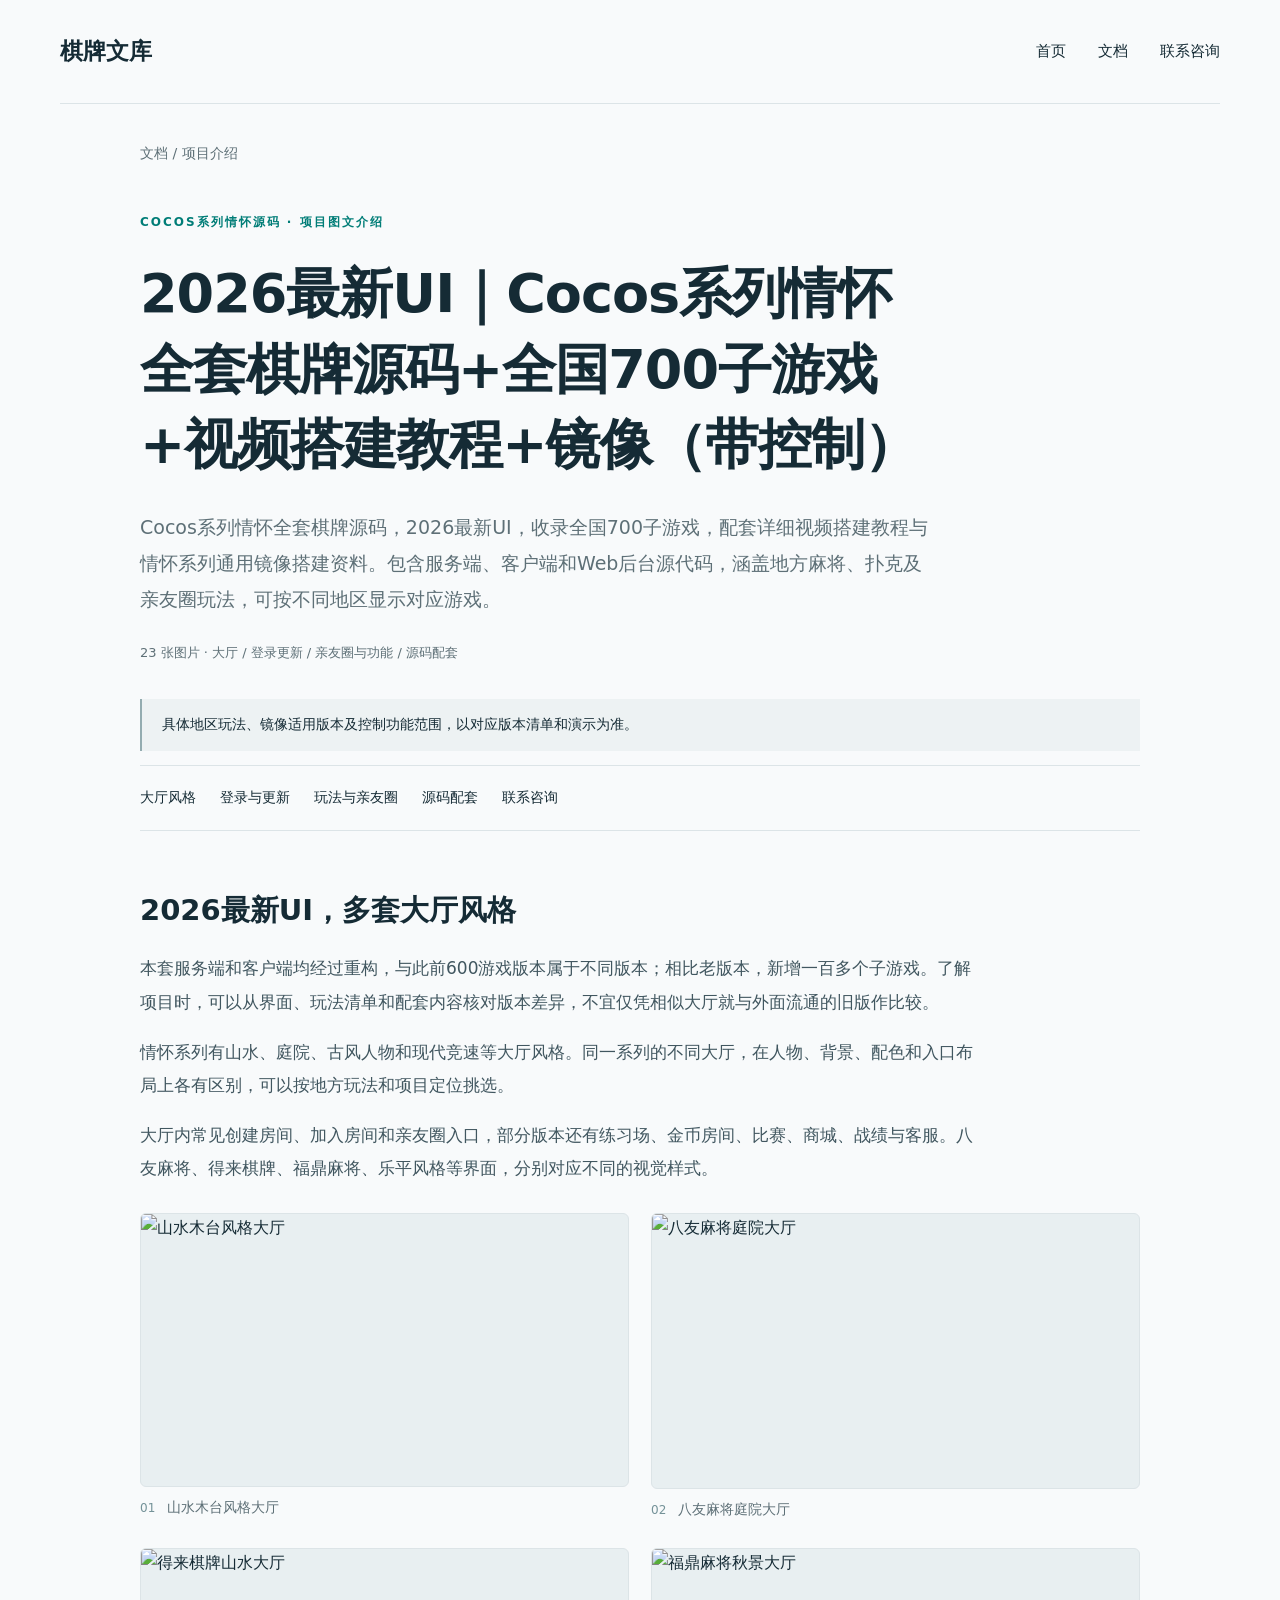
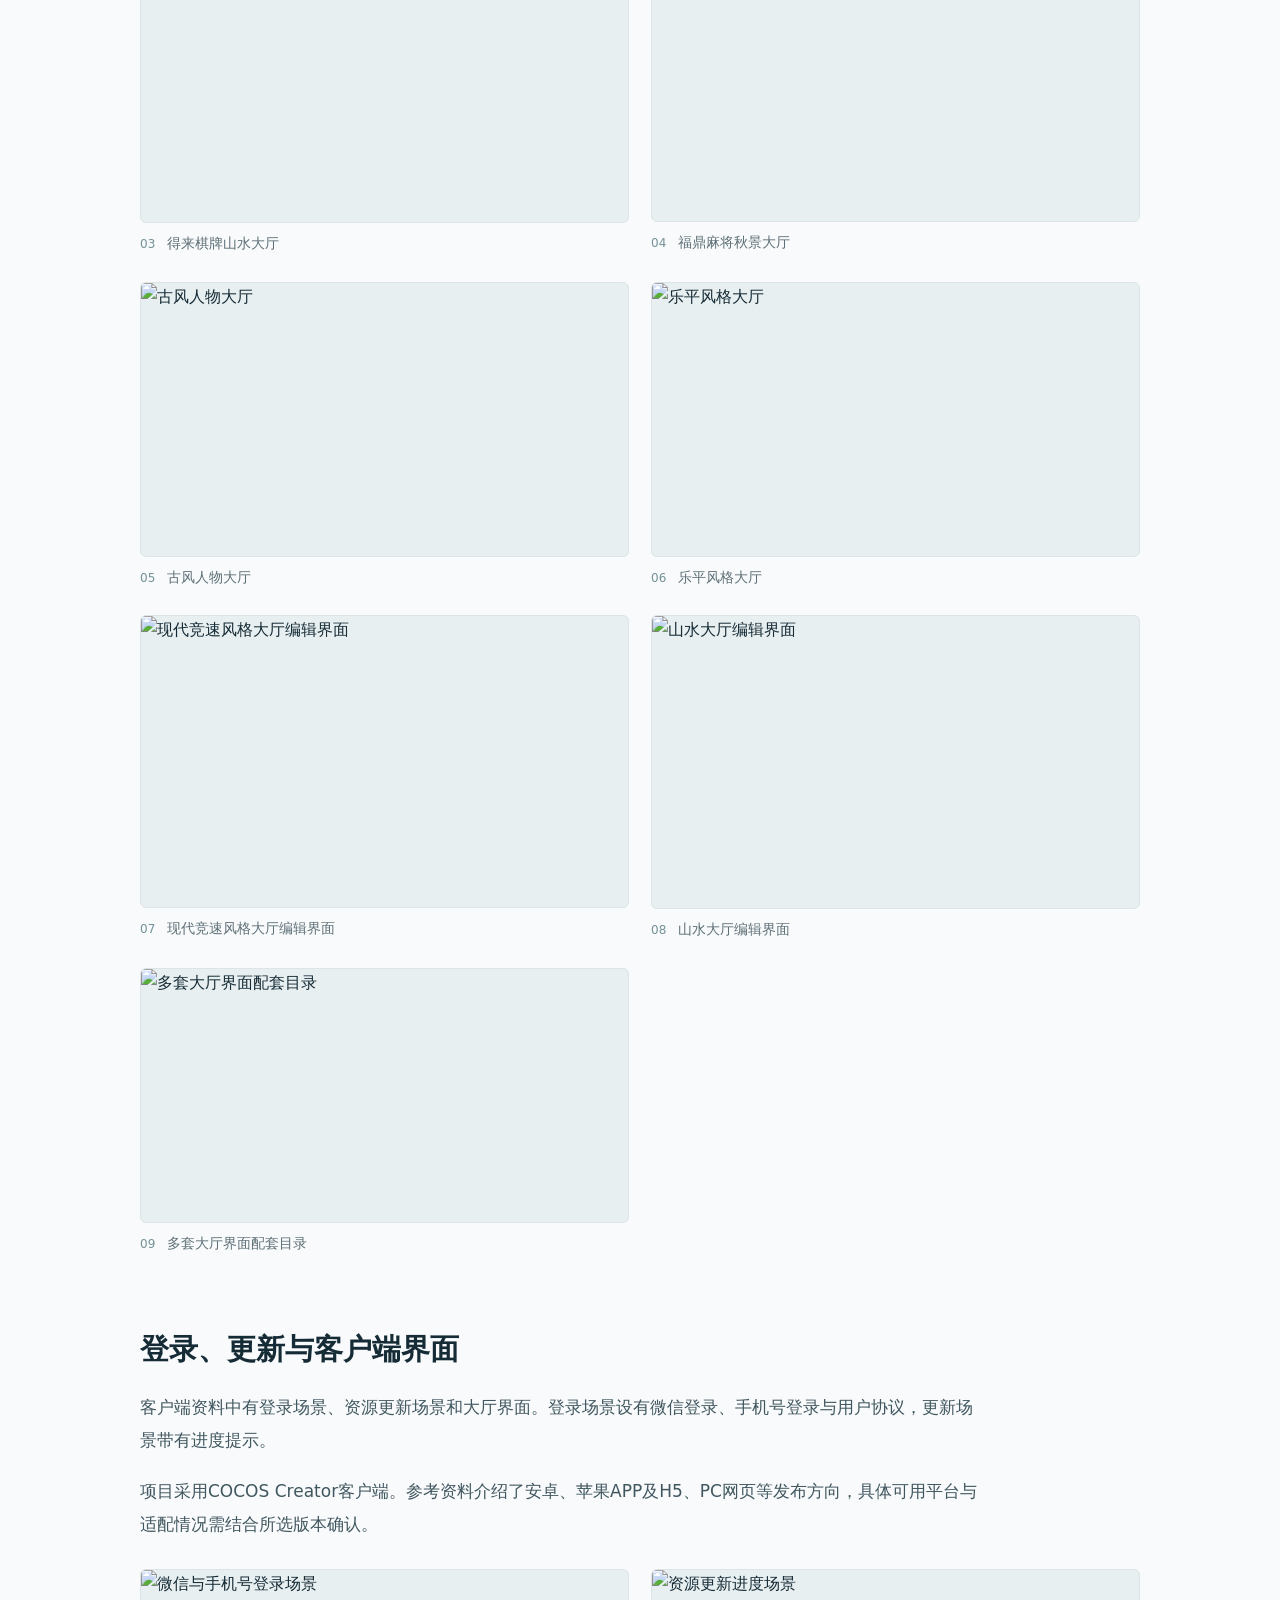
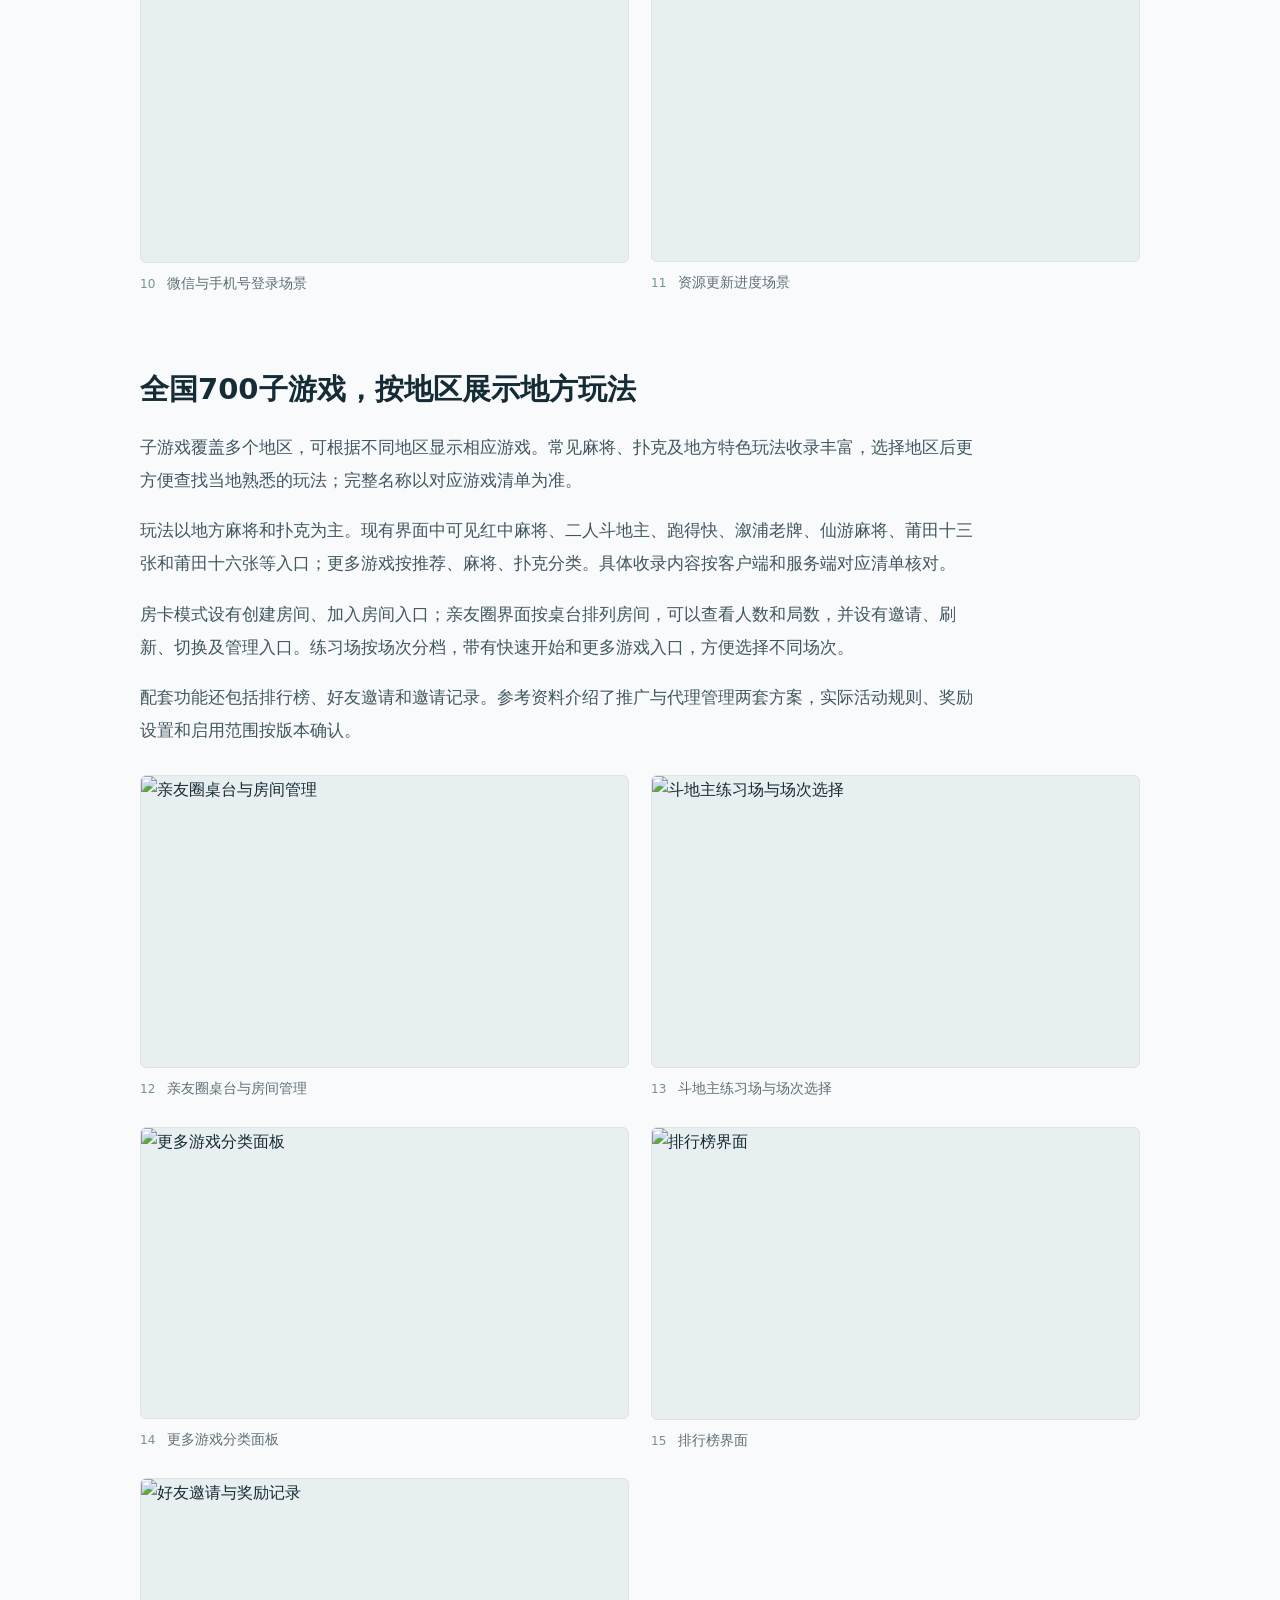
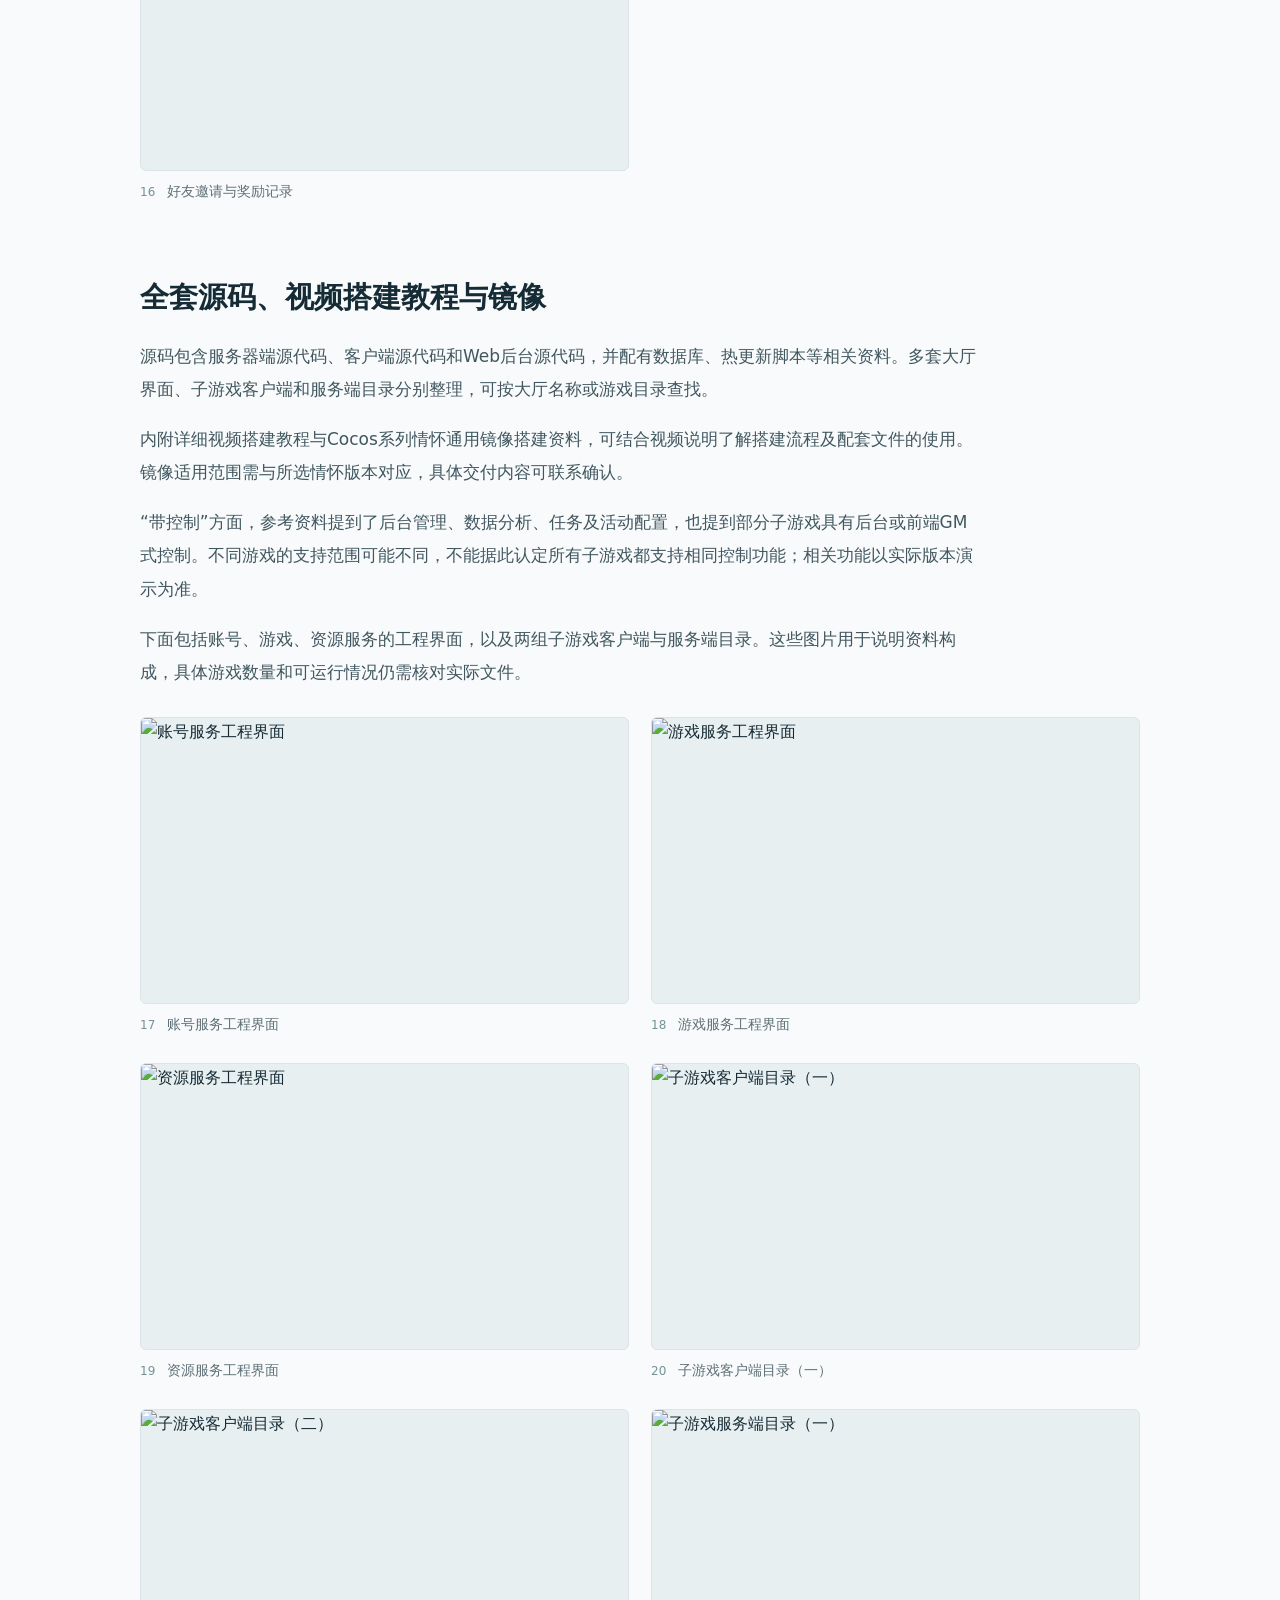
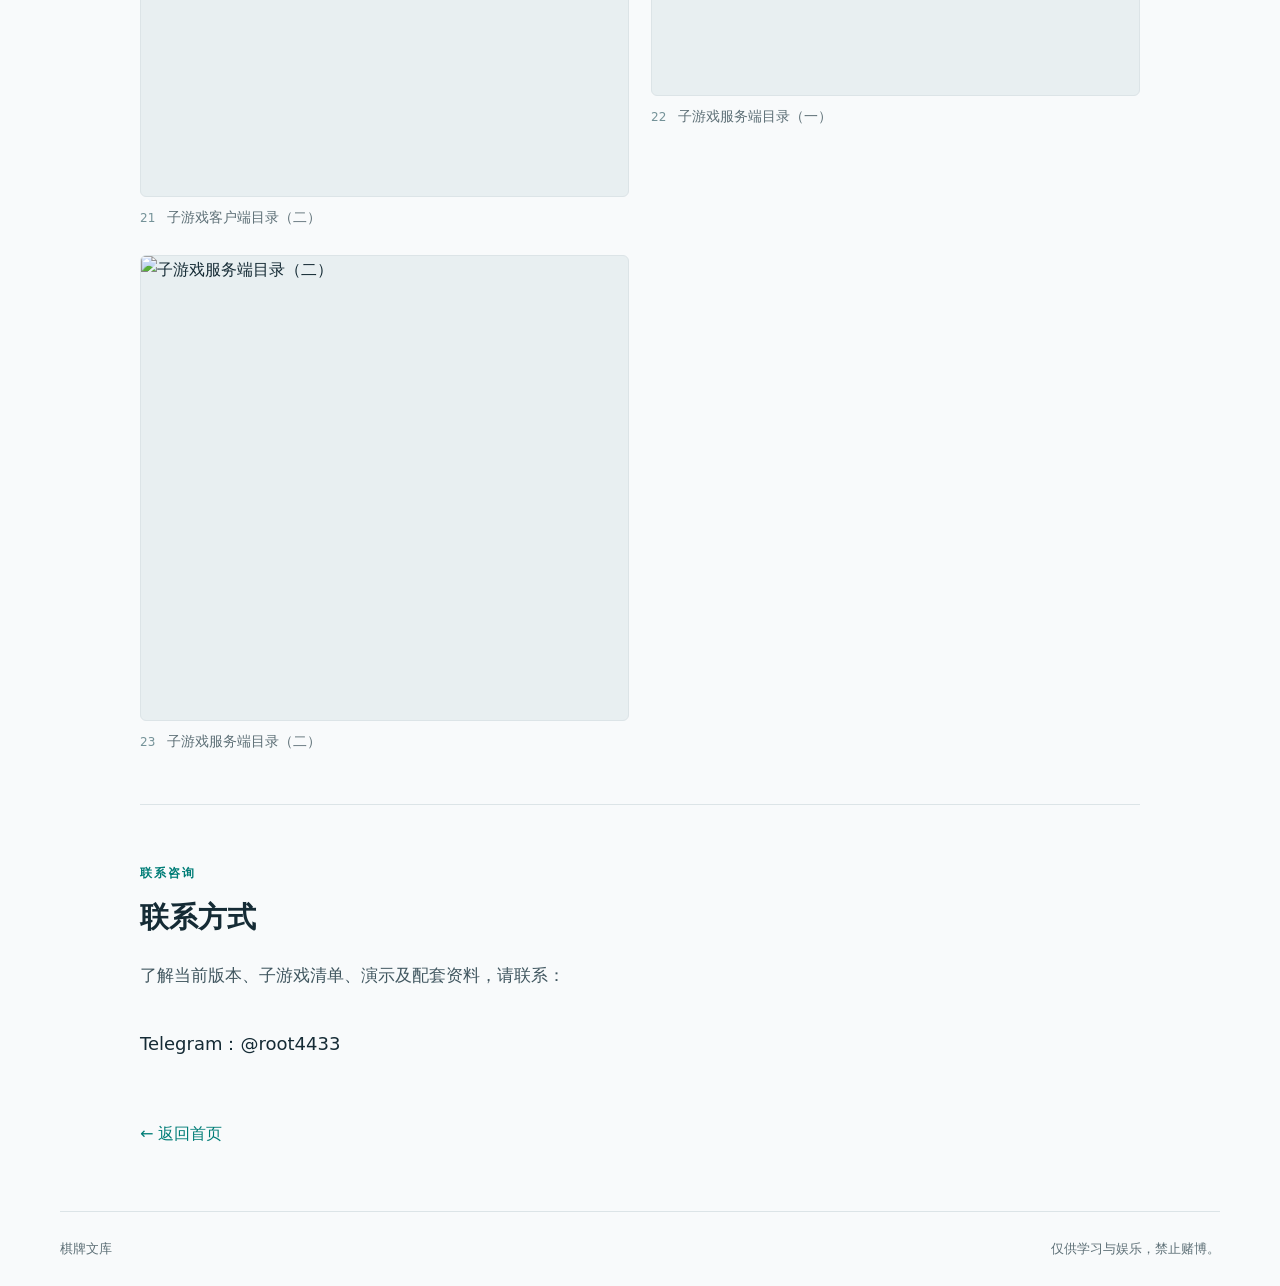
==== qinghuai.html @ 934a19c3 "Add independent Qinghuai website and README" ====
<!doctype html>
<html lang="zh-CN"><head><meta charset="utf-8"><meta name="viewport" content="width=device-width,initial-scale=1"><title>2026最新UI｜Cocos系列情怀全套棋牌源码+全国700子游戏+视频搭建教程+镜像（带控制）</title><meta name="description" content="2026最新UI，Cocos系列情怀全套棋牌源码，全国700子游戏，服务端与客户端重构，配套Web后台源码、详细视频搭建教程及镜像，支持地区玩法展示，带控制功能。"><link rel="icon" href="favicon.svg" type="image/svg+xml"><link rel="stylesheet" href="style.css"><link rel="stylesheet" href="article-gallery.css"></head>
<body><a class="skip" href="#main">跳到正文</a><header class="header wrap"><a class="brand" href="index.html">棋牌文库</a><nav aria-label="主导航"><a href="index.html">首页</a><a href="qinghuai.html">文档</a><a href="#contact">联系咨询</a></nav></header>
<main id="main" class="project-article wrap"><div class="breadcrumb"><a href="qinghuai.html">文档</a> / 项目介绍</div><div class="article-heading"><p class="eyebrow">COCOS系列情怀源码 · 项目图文介绍</p><h1>2026最新UI｜Cocos系列情怀全套棋牌源码+全国700子游戏+视频搭建教程+镜像（带控制）</h1><p class="article-lead">Cocos系列情怀全套棋牌源码，2026最新UI，收录全国700子游戏，配套详细视频搭建教程与情怀系列通用镜像搭建资料。包含服务端、客户端和Web后台源代码，涵盖地方麻将、扑克及亲友圈玩法，可按不同地区显示对应游戏。</p><p class="article-meta">23 张图片 · 大厅 / 登录更新 / 亲友圈与功能 / 源码配套</p></div><p class="editor-note">具体地区玩法、镜像适用版本及控制功能范围，以对应版本清单和演示为准。</p>
<nav class="contents" aria-label="文章目录"><a href="#lobby">大厅风格</a><a href="#client">登录与更新</a><a href="#features">玩法与亲友圈</a><a href="#package">源码配套</a><a href="#contact">联系咨询</a></nav>
<section id="lobby"><h2>2026最新UI，多套大厅风格</h2><p>本套服务端和客户端均经过重构，与此前600游戏版本属于不同版本；相比老版本，新增一百多个子游戏。了解项目时，可以从界面、玩法清单和配套内容核对版本差异，不宜仅凭相似大厅就与外面流通的旧版作比较。</p><p>情怀系列有山水、庭院、古风人物和现代竞速等大厅风格。同一系列的不同大厅，在人物、背景、配色和入口布局上各有区别，可以按地方玩法和项目定位挑选。</p><p>大厅内常见创建房间、加入房间和亲友圈入口，部分版本还有练习场、金币房间、比赛、商城、战绩与客服。八友麻将、得来棋牌、福鼎麻将、乐平风格等界面，分别对应不同的视觉样式。</p><div class="screenshots"><figure><a class="image-link" href="media/lobby-01.webp" data-enlarge aria-label="放大查看：山水木台风格大厅"><img src="media/lobby-01.webp" alt="山水木台风格大厅" width="1678" height="937" loading="lazy" decoding="async"></a><figcaption><span>01</span>山水木台风格大厅</figcaption></figure><figure><a class="image-link" href="media/lobby-02.webp" data-enlarge aria-label="放大查看：八友麻将庭院大厅"><img src="media/lobby-02.webp" alt="八友麻将庭院大厅" width="1673" height="940" loading="lazy" decoding="async"></a><figcaption><span>02</span>八友麻将庭院大厅</figcaption></figure><figure><a class="image-link" href="media/lobby-03.webp" data-enlarge aria-label="放大查看：得来棋牌山水大厅"><img src="media/lobby-03.webp" alt="得来棋牌山水大厅" width="1673" height="940" loading="lazy" decoding="async"></a><figcaption><span>03</span>得来棋牌山水大厅</figcaption></figure><figure><a class="image-link" href="media/lobby-04.webp" data-enlarge aria-label="放大查看：福鼎麻将秋景大厅"><img src="media/lobby-04.webp" alt="福鼎麻将秋景大厅" width="1677" height="938" loading="lazy" decoding="async"></a><figcaption><span>04</span>福鼎麻将秋景大厅</figcaption></figure><figure><a class="image-link" href="media/lobby-05.webp" data-enlarge aria-label="放大查看：古风人物大厅"><img src="media/lobby-05.webp" alt="古风人物大厅" width="1677" height="938" loading="lazy" decoding="async"></a><figcaption><span>05</span>古风人物大厅</figcaption></figure><figure><a class="image-link" href="media/lobby-06.webp" data-enlarge aria-label="放大查看：乐平风格大厅"><img src="media/lobby-06.webp" alt="乐平风格大厅" width="1677" height="938" loading="lazy" decoding="async"></a><figcaption><span>06</span>乐平风格大厅</figcaption></figure><figure><a class="image-link" href="media/lobby-07.webp" data-enlarge aria-label="放大查看：现代竞速风格大厅编辑界面"><img src="media/lobby-07.webp" alt="现代竞速风格大厅编辑界面" width="1622" height="969" loading="lazy" decoding="async"></a><figcaption><span>07</span>现代竞速风格大厅编辑界面</figcaption></figure><figure><a class="image-link" href="media/lobby-08.webp" data-enlarge aria-label="放大查看：山水大厅编辑界面"><img src="media/lobby-08.webp" alt="山水大厅编辑界面" width="1620" height="971" loading="lazy" decoding="async"></a><figcaption><span>08</span>山水大厅编辑界面</figcaption></figure><figure><a class="image-link" href="media/lobby-09.webp" data-enlarge aria-label="放大查看：多套大厅界面配套目录"><img src="media/lobby-09.webp" alt="多套大厅界面配套目录" width="1740" height="904" loading="lazy" decoding="async"></a><figcaption><span>09</span>多套大厅界面配套目录</figcaption></figure></div></section><section id="client"><h2>登录、更新与客户端界面</h2><p>客户端资料中有登录场景、资源更新场景和大厅界面。登录场景设有微信登录、手机号登录与用户协议，更新场景带有进度提示。</p><p>项目采用COCOS Creator客户端。参考资料介绍了安卓、苹果APP及H5、PC网页等发布方向，具体可用平台与适配情况需结合所选版本确认。</p><div class="screenshots"><figure><a class="image-link" href="media/client-10.webp" data-enlarge aria-label="放大查看：微信与手机号登录场景"><img src="media/client-10.webp" alt="微信与手机号登录场景" width="1620" height="971" loading="lazy" decoding="async"></a><figcaption><span>10</span>微信与手机号登录场景</figcaption></figure><figure><a class="image-link" href="media/client-11.webp" data-enlarge aria-label="放大查看：资源更新进度场景"><img src="media/client-11.webp" alt="资源更新进度场景" width="1623" height="969" loading="lazy" decoding="async"></a><figcaption><span>11</span>资源更新进度场景</figcaption></figure></div></section><section id="features"><h2>全国700子游戏，按地区展示地方玩法</h2><p>子游戏覆盖多个地区，可根据不同地区显示相应游戏。常见麻将、扑克及地方特色玩法收录丰富，选择地区后更方便查找当地熟悉的玩法；完整名称以对应游戏清单为准。</p><p>玩法以地方麻将和扑克为主。现有界面中可见红中麻将、二人斗地主、跑得快、溆浦老牌、仙游麻将、莆田十三张和莆田十六张等入口；更多游戏按推荐、麻将、扑克分类。具体收录内容按客户端和服务端对应清单核对。</p><p>房卡模式设有创建房间、加入房间入口；亲友圈界面按桌台排列房间，可以查看人数和局数，并设有邀请、刷新、切换及管理入口。练习场按场次分档，带有快速开始和更多游戏入口，方便选择不同场次。</p><p>配套功能还包括排行榜、好友邀请和邀请记录。参考资料介绍了推广与代理管理两套方案，实际活动规则、奖励设置和启用范围按版本确认。</p><div class="screenshots"><figure><a class="image-link" href="media/features-12.webp" data-enlarge aria-label="放大查看：亲友圈桌台与房间管理"><img src="media/features-12.webp" alt="亲友圈桌台与房间管理" width="1623" height="969" loading="lazy" decoding="async"></a><figcaption><span>12</span>亲友圈桌台与房间管理</figcaption></figure><figure><a class="image-link" href="media/features-13.webp" data-enlarge aria-label="放大查看：斗地主练习场与场次选择"><img src="media/features-13.webp" alt="斗地主练习场与场次选择" width="1623" height="969" loading="lazy" decoding="async"></a><figcaption><span>13</span>斗地主练习场与场次选择</figcaption></figure><figure><a class="image-link" href="media/features-14.webp" data-enlarge aria-label="放大查看：更多游戏分类面板"><img src="media/features-14.webp" alt="更多游戏分类面板" width="1623" height="969" loading="lazy" decoding="async"></a><figcaption><span>14</span>更多游戏分类面板</figcaption></figure><figure><a class="image-link" href="media/features-15.webp" data-enlarge aria-label="放大查看：排行榜界面"><img src="media/features-15.webp" alt="排行榜界面" width="1622" height="969" loading="lazy" decoding="async"></a><figcaption><span>15</span>排行榜界面</figcaption></figure><figure><a class="image-link" href="media/features-16.webp" data-enlarge aria-label="放大查看：好友邀请与奖励记录"><img src="media/features-16.webp" alt="好友邀请与奖励记录" width="1622" height="969" loading="lazy" decoding="async"></a><figcaption><span>16</span>好友邀请与奖励记录</figcaption></figure></div></section><section id="package"><h2>全套源码、视频搭建教程与镜像</h2><p>源码包含服务器端源代码、客户端源代码和Web后台源代码，并配有数据库、热更新脚本等相关资料。多套大厅界面、子游戏客户端和服务端目录分别整理，可按大厅名称或游戏目录查找。</p><p>内附详细视频搭建教程与Cocos系列情怀通用镜像搭建资料，可结合视频说明了解搭建流程及配套文件的使用。镜像适用范围需与所选情怀版本对应，具体交付内容可联系确认。</p><p>“带控制”方面，参考资料提到了后台管理、数据分析、任务及活动配置，也提到部分子游戏具有后台或前端GM式控制。不同游戏的支持范围可能不同，不能据此认定所有子游戏都支持相同控制功能；相关功能以实际版本演示为准。</p><p>下面包括账号、游戏、资源服务的工程界面，以及两组子游戏客户端与服务端目录。这些图片用于说明资料构成，具体游戏数量和可运行情况仍需核对实际文件。</p><div class="screenshots"><figure><a class="image-link" href="media/package-17.webp" data-enlarge aria-label="放大查看：账号服务工程界面"><img src="media/package-17.webp" alt="账号服务工程界面" width="1639" height="960" loading="lazy" decoding="async"></a><figcaption><span>17</span>账号服务工程界面</figcaption></figure><figure><a class="image-link" href="media/package-18.webp" data-enlarge aria-label="放大查看：游戏服务工程界面"><img src="media/package-18.webp" alt="游戏服务工程界面" width="1638" height="960" loading="lazy" decoding="async"></a><figcaption><span>18</span>游戏服务工程界面</figcaption></figure><figure><a class="image-link" href="media/package-19.webp" data-enlarge aria-label="放大查看：资源服务工程界面"><img src="media/package-19.webp" alt="资源服务工程界面" width="1639" height="960" loading="lazy" decoding="async"></a><figcaption><span>19</span>资源服务工程界面</figcaption></figure><figure><a class="image-link" href="media/package-20.webp" data-enlarge aria-label="放大查看：子游戏客户端目录（一）"><img src="media/package-20.webp" alt="子游戏客户端目录（一）" width="1639" height="959" loading="lazy" decoding="async"></a><figcaption><span>20</span>子游戏客户端目录（一）</figcaption></figure><figure><a class="image-link" href="media/package-21.webp" data-enlarge aria-label="放大查看：子游戏客户端目录（二）"><img src="media/package-21.webp" alt="子游戏客户端目录（二）" width="1410" height="1116" loading="lazy" decoding="async"></a><figcaption><span>21</span>子游戏客户端目录（二）</figcaption></figure><figure><a class="image-link" href="media/package-22.webp" data-enlarge aria-label="放大查看：子游戏服务端目录（一）"><img src="media/package-22.webp" alt="子游戏服务端目录（一）" width="1641" height="958" loading="lazy" decoding="async"></a><figcaption><span>22</span>子游戏服务端目录（一）</figcaption></figure><figure><a class="image-link" href="media/package-23.webp" data-enlarge aria-label="放大查看：子游戏服务端目录（二）"><img src="media/package-23.webp" alt="子游戏服务端目录（二）" width="1285" height="1224" loading="lazy" decoding="async"></a><figcaption><span>23</span>子游戏服务端目录（二）</figcaption></figure></div></section><section id="contact" class="article-contact"><p class="eyebrow">联系咨询</p><h2>联系方式</h2><p>了解当前版本、子游戏清单、演示及配套资料，请联系：</p><div class="contact-fields"><a href="https://t.me/root4433" target="_blank" rel="noopener noreferrer">Telegram：@root4433</a></div></section><a class="back-list" href="index.html">← 返回首页</a></main><footer class="wrap footer"><span>棋牌文库</span><span>仅供学习与娱乐，禁止赌博。</span></footer><dialog id="image-viewer" aria-label="图片放大预览"><button type="button" class="close-viewer" aria-label="关闭图片预览">关闭 ×</button><img alt=""><p></p></dialog><script src="article-gallery.js"></script></body></html>
---- style.css ----
:root{color-scheme:light;--ink:#152b35;--muted:#5e7077;--paper:#f8fafb;--line:#dce4e7;--accent:#007d77;--deep:#123c42}*{box-sizing:border-box}html{scroll-behavior:smooth;scroll-padding-top:28px}body{margin:0;background:var(--paper);color:var(--ink);font-family:Inter,"Microsoft YaHei","PingFang SC",system-ui,sans-serif;line-height:1.7}a{color:inherit;text-decoration:none}a:focus-visible{outline:3px solid #d28b12;outline-offset:6px}a:hover{color:var(--accent)}.wrap{width:min(1160px,calc(100% - 80px));margin-inline:auto}.skip{position:absolute;top:-80px;left:20px;background:white;padding:10px;z-index:10}.skip:focus{top:10px}.header{min-height:104px;display:flex;align-items:center;justify-content:space-between;gap:24px;border-bottom:1px solid var(--line)}.brand{display:flex;align-items:center;gap:12px;font-size:23px;font-weight:750;white-space:nowrap}.brand-mark{background:var(--deep);color:white;display:grid;place-items:center;width:38px;height:38px;border-radius:9px;font-size:23px}.brand-note{font-size:14px;font-weight:400;color:var(--muted);padding-left:12px;border-left:1px solid var(--line)}nav{display:flex;gap:32px;font-size:15px}.hero{display:grid;grid-template-columns:1.15fr 1fr;gap:72px;padding-block:86px 82px;align-items:center}.eyebrow{font-size:12px;letter-spacing:2px;font-weight:700;color:var(--accent);margin:0 0 24px}h1{font-size:clamp(40px,4.4vw,62px);letter-spacing:-2px;line-height:1.3;margin:0 0 26px;font-weight:760}.accent{color:var(--accent)}.intro{font-size:18px;line-height:1.95;color:var(--muted);margin-bottom:32px}.actions{display:flex;align-items:center;gap:28px;flex-wrap:wrap}.button{padding:12px 24px;display:inline-flex;gap:32px;align-items:center;border-radius:5px;font-weight:600}.primary{background:var(--accent);color:white}.primary:hover{background:#065f5c;color:white}.text-link{font-size:15px;font-weight:600}.hero-caption{font-size:13px;color:var(--muted);margin:36px 0 0;letter-spacing:2px}.featured{background:var(--deep);color:#fff;border-radius:10px;overflow:hidden;box-shadow:0 20px 45px #123c4215;transform:rotate(1deg)}.feature-top,.feature-bottom{display:flex;justify-content:space-between;gap:16px;font-size:12px;letter-spacing:1px;padding:22px 30px;color:#c1dedb}.feature-top{border-bottom:1px solid #ffffff26}.feature-body{padding:44px 30px}.feature-category{font-size:14px;color:#a5d5cc}.feature-body h2{font-size:29px;line-height:1.55;margin:14px 0 18px;letter-spacing:-.5px}.feature-body p{font-size:15px;color:#cfdfdf;max-width:330px;margin-bottom:26px}.feature-body a{font-weight:600;display:flex;justify-content:space-between;align-items:center}.feature-body a:hover{color:#ace5d5}.feature-bottom{border-top:1px solid #ffffff26}.section-head{display:flex;align-items:end;justify-content:space-between;gap:24px;margin-bottom:28px}.section-head .eyebrow{margin-bottom:8px}.section-head h2{margin:0;font-size:28px}.section-head>p{font-size:15px;color:var(--muted)}.article-row{display:flex;gap:30px;align-items:center;padding:30px 0;border-top:1px solid var(--line)}.article-row:last-child{border-bottom:1px solid var(--line)}.article-num{font-size:18px;color:var(--muted);font-variant-numeric:tabular-nums;align-self:start;padding-top:5px}.tag{font-size:13px;color:var(--accent)}.article-row h3{font-size:21px;margin:5px 0 7px;font-weight:650}.article-row p{font-size:15px;color:var(--muted);margin:0}.row-arrow{margin-left:auto;font-size:26px;padding:0 14px}.about{display:grid;grid-template-columns:1fr 1.4fr;gap:12px 80px;padding-block:74px}.about .eyebrow{grid-column:1/-1;margin-bottom:6px}.about h2{font-size:28px;line-height:1.6;margin:0}.about>p:last-child{font-size:16px;color:var(--muted);margin-top:4px;max-width:530px}.footer{border-top:1px solid var(--line);padding-block:26px;display:flex;justify-content:space-between;gap:20px;flex-wrap:wrap;font-size:13px;color:var(--muted)}.document{max-width:800px;padding-block:55px 80px}.breadcrumb{font-size:14px;color:var(--muted);margin-bottom:34px}.document h1{font-size:40px;letter-spacing:-1px;line-height:1.5}.document .lead{font-size:19px;color:var(--muted);padding-bottom:30px;border-bottom:1px solid var(--line)}.document h2{font-size:25px;margin-top:40px}.document p,.document li{font-size:17px}.document li{margin-block:12px}.document a:not(.button){color:var(--accent);text-decoration:underline;text-underline-offset:4px}.document code{font-size:.9em;background:#e7eef0;padding:3px 6px;border-radius:4px;overflow-wrap:anywhere}.note{background:#eaf2f2;border-left:3px solid var(--accent);padding:18px 22px;margin-block:30px}.document .end-link{border-top:1px solid var(--line);margin-top:45px;padding-top:24px}@media(max-width:800px){.wrap{width:calc(100% - 40px)}.header{min-height:86px}.brand-note{display:none}nav{gap:20px;font-size:14px}.hero{gap:36px;padding-block:48px;grid-template-columns:1fr}.hero-copy{max-width:600px}.featured{transform:none}.feature-body{padding:30px}.hero-caption{margin-top:25px}.section-head>p{display:none}.about{grid-template-columns:1fr;gap:14px;padding-block:45px}.article-row{gap:16px}.article-row h3{font-size:19px}.row-arrow{padding:0}.document h1{font-size:31px}.document{padding-top:35px}}@media(prefers-reduced-motion:reduce){html{scroll-behavior:auto}}
---- article-gallery.css ----
.project-article{max-width:1000px;padding-block:38px 64px}.breadcrumb{font-size:14px;color:var(--muted);margin-bottom:46px}.article-heading{max-width:800px}.article-heading h1{font-size:clamp(34px,4.5vw,54px);letter-spacing:-1px;line-height:1.4}.article-lead{font-size:19px;color:var(--muted);line-height:1.9}.article-meta{font-size:13px;color:var(--muted);margin:25px 0 35px}.contents{display:flex;flex-wrap:wrap;gap:12px 24px;border-block:1px solid var(--line);padding:20px 0;font-size:14px}.project-article section{padding-top:58px;scroll-margin-top:25px}.project-article h2{font-size:29px;line-height:1.5;margin:0 0 20px}.project-article h3{font-size:23px;margin-top:38px}.project-article section>p:not(.eyebrow){font-size:17px;line-height:1.95;max-width:840px;color:#415760}.project-article section>.eyebrow{margin-bottom:12px}.project-article .editor-note{padding:14px 20px;background:#edf2f3;border-left:2px solid #93acb0;font-size:14px!important}.screenshots{display:grid;grid-template-columns:1fr 1fr;gap:26px 22px;margin:28px 0 14px}.screenshots figure{margin:0;min-width:0}.screenshots figure:only-child{grid-column:1/-1;max-width:800px}.image-link{display:block;cursor:zoom-in;border:1px solid var(--line);border-radius:6px;overflow:hidden;background:#e8eff1}.screenshots img{display:block;width:100%;height:auto}.screenshots figcaption{font-size:14px;color:var(--muted);padding-top:9px;display:flex;gap:12px}.screenshots figcaption span{color:#749298;font-size:12px;padding-top:2px}.article-contact{border-top:1px solid var(--line);margin-top:50px}.contact-fields{display:flex;flex-wrap:wrap;gap:20px 45px;padding:20px 0;font-size:18px}.back-list{display:inline-block;margin-top:40px;color:var(--accent)}#image-viewer{border:0;padding:55px 16px 15px;max-width:96vw;max-height:96svh;background:#142329;color:white;border-radius:8px}#image-viewer::backdrop{background:#051218dc}#image-viewer img{display:block;max-width:90vw;max-height:77svh;object-fit:contain;margin:auto}#image-viewer p{text-align:center;font-size:14px;margin:10px 0 0}.close-viewer{position:absolute;right:16px;top:12px;background:#fff;color:#172e38;border:0;border-radius:4px;padding:8px 15px;font:inherit;cursor:pointer}.library{min-height:calc(100svh - 188px);padding-block:65px}.library h1{font-size:44px;margin-bottom:15px}.library-intro{color:var(--muted);margin-bottom:38px}.project-card{display:grid;grid-template-columns:1fr 1fr;gap:34px;align-items:center;border-block:1px solid var(--line);padding-block:28px}.project-card>img{width:100%;height:auto;border-radius:6px}.project-card h2{font-size:26px;line-height:1.5}.project-card p{color:var(--muted);font-size:16px}.read-more{display:inline-block;margin-top:15px;color:var(--accent);font-size:15px}@media(max-width:650px){.project-article{padding-top:25px}.breadcrumb{margin-bottom:32px}.project-article h2{font-size:25px}.article-lead{font-size:17px}.screenshots{grid-template-columns:1fr;gap:22px}.project-article section{padding-top:38px}.project-article section>p:not(.eyebrow){font-size:16px}.contents{gap:12px 20px}.project-card{grid-template-columns:1fr;gap:10px}.project-card h2{font-size:24px}.library{padding-top:40px}.library h1{font-size:34px}}
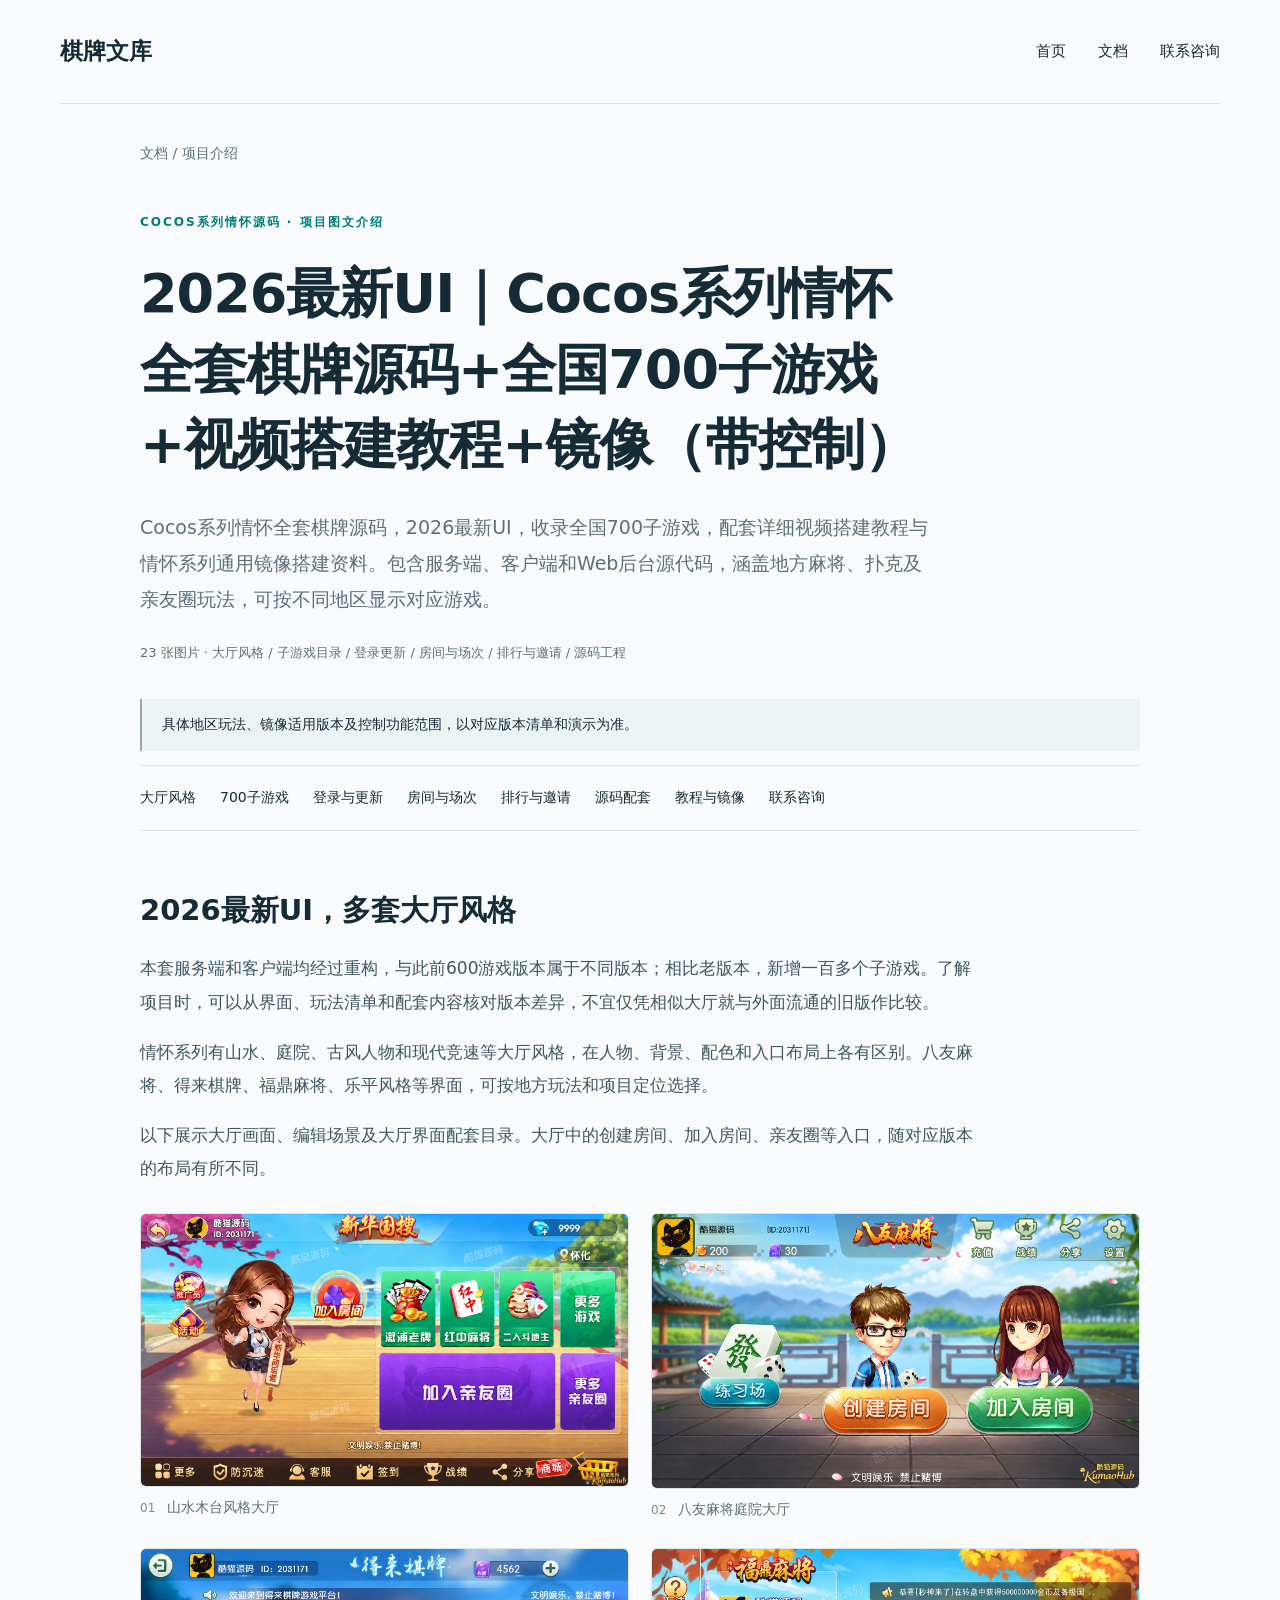
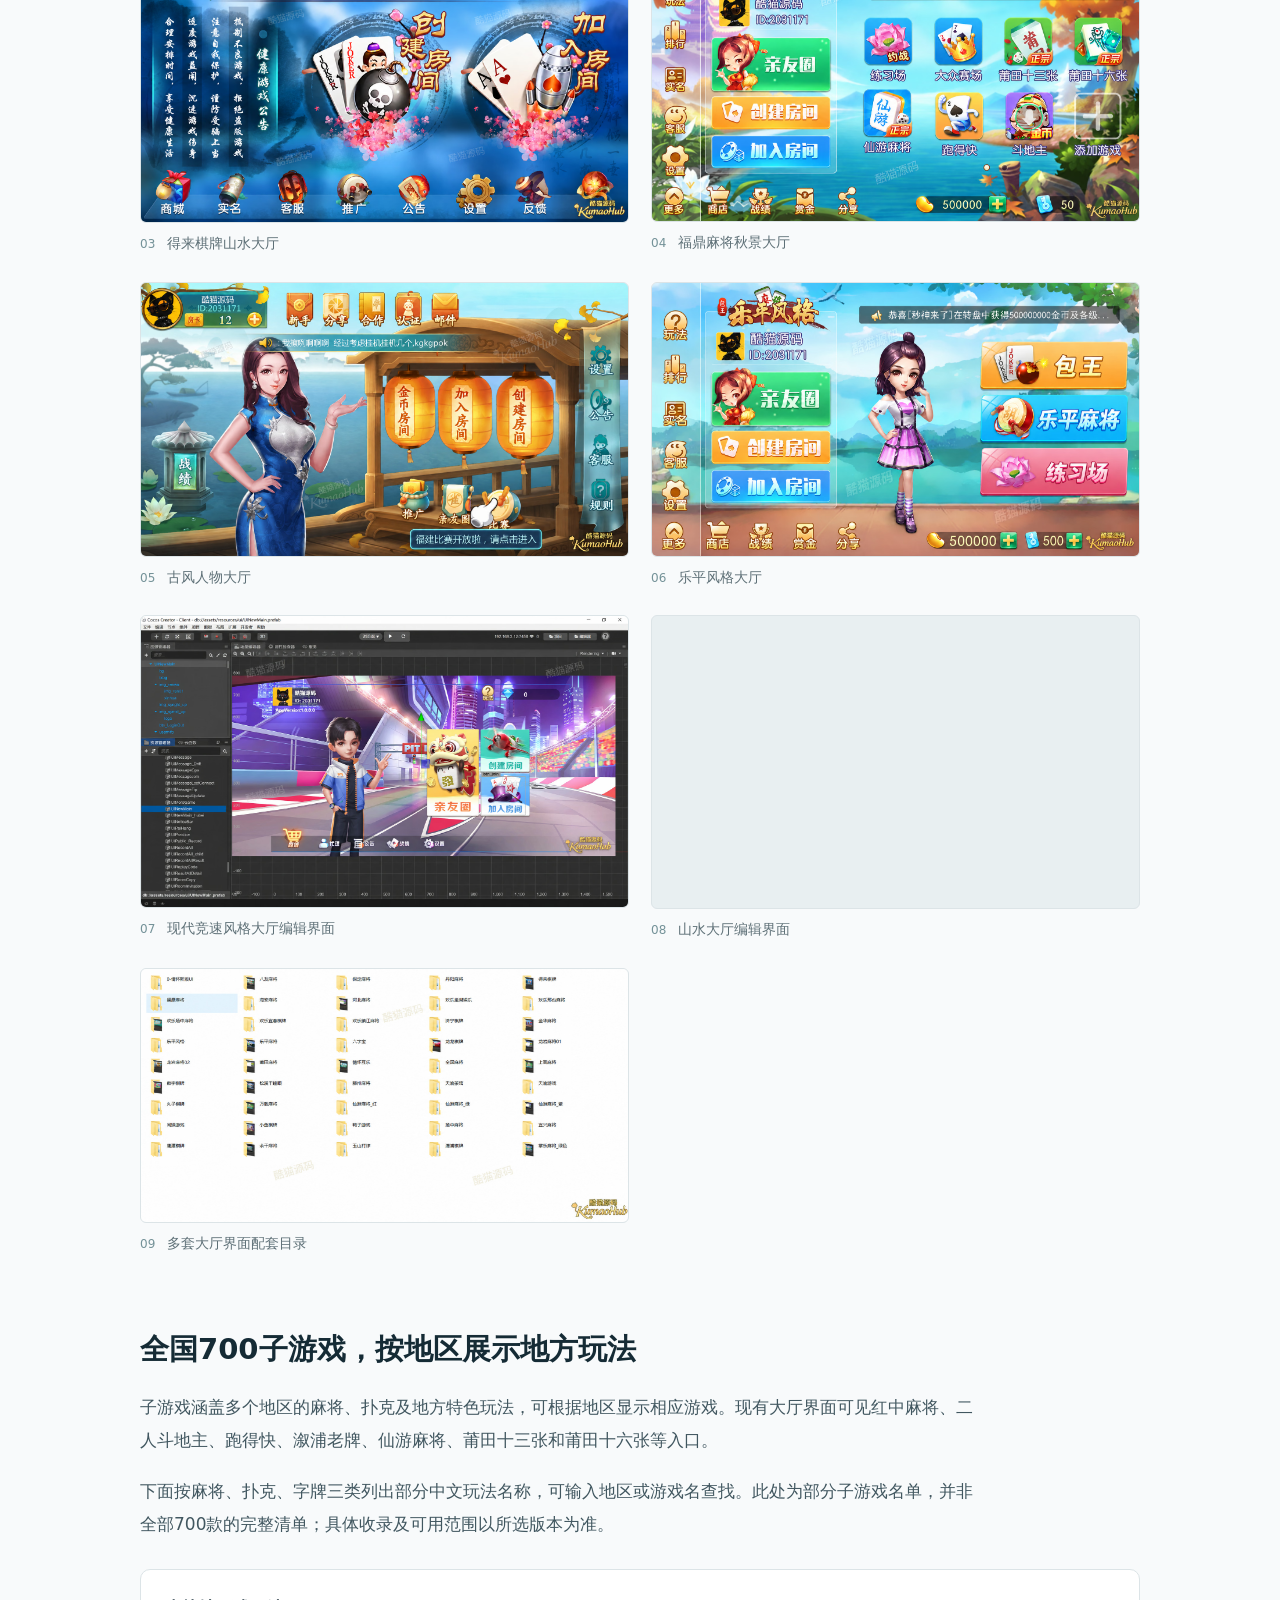
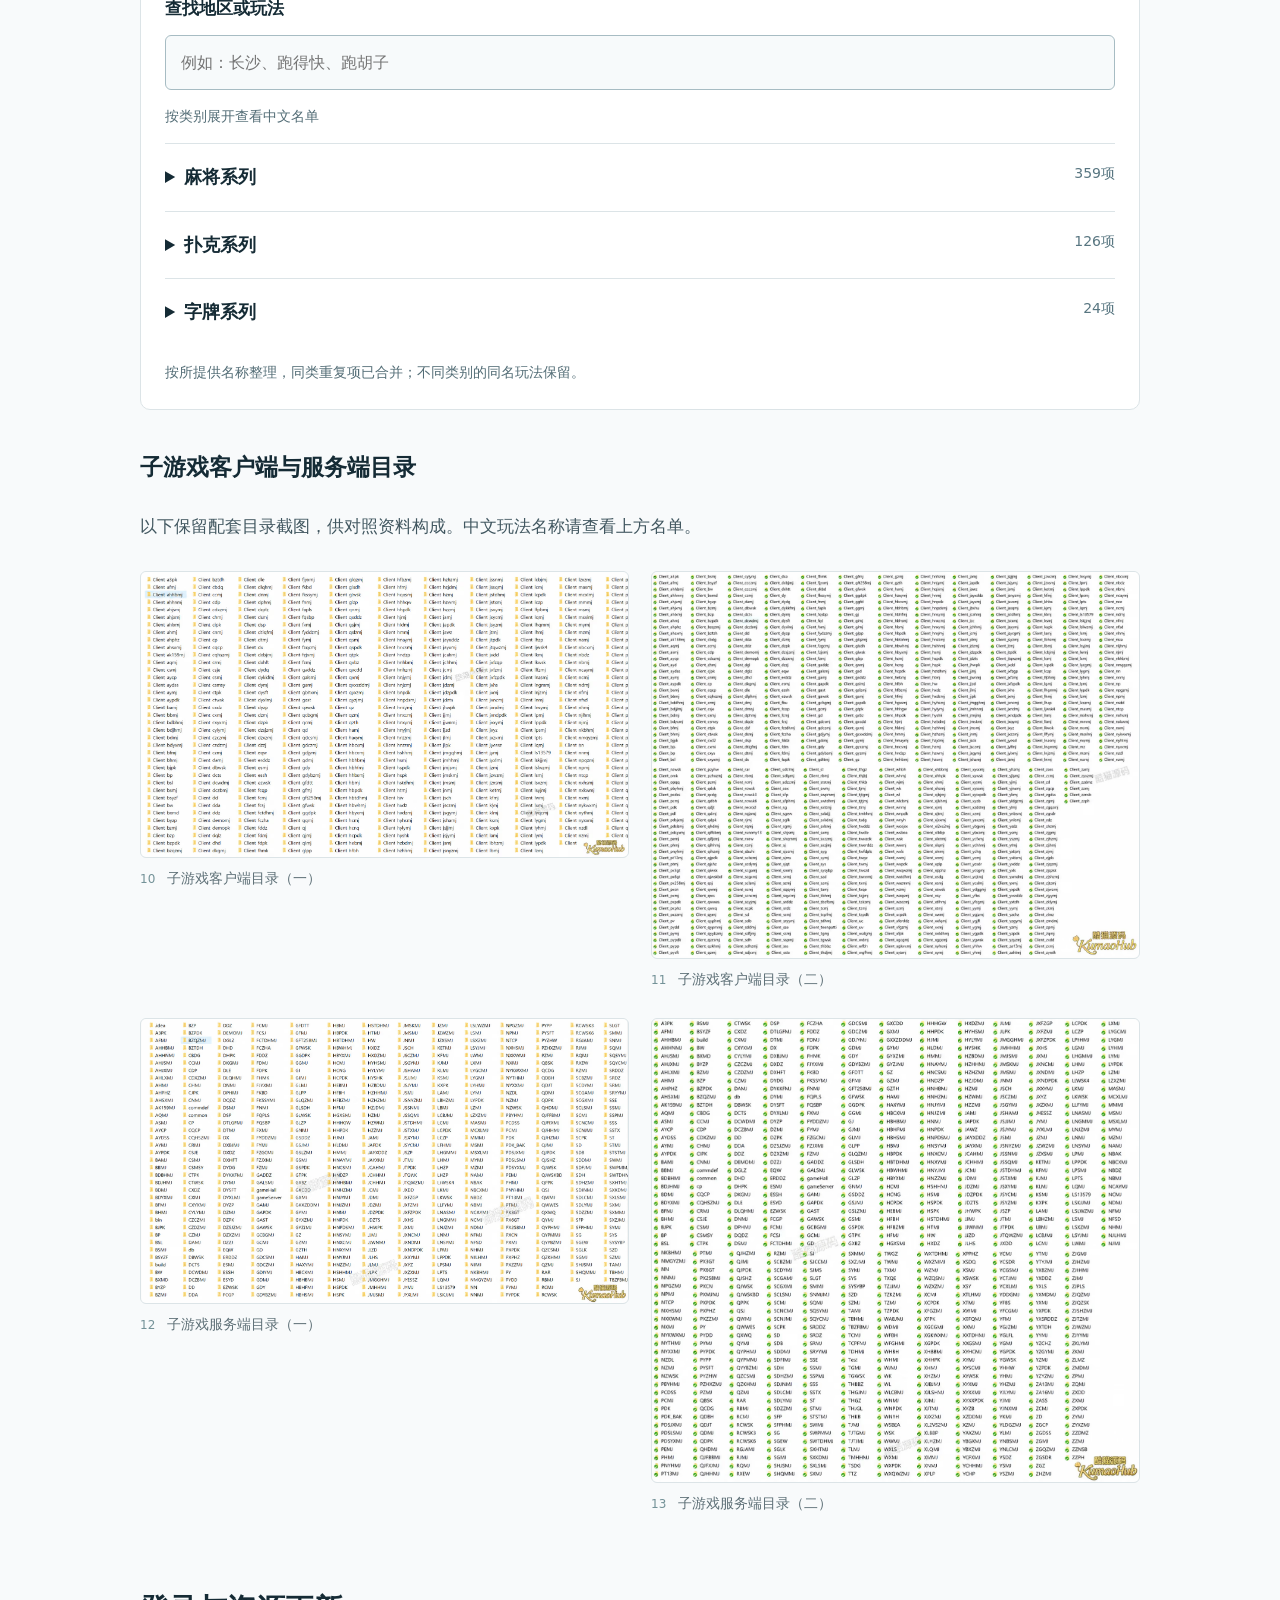
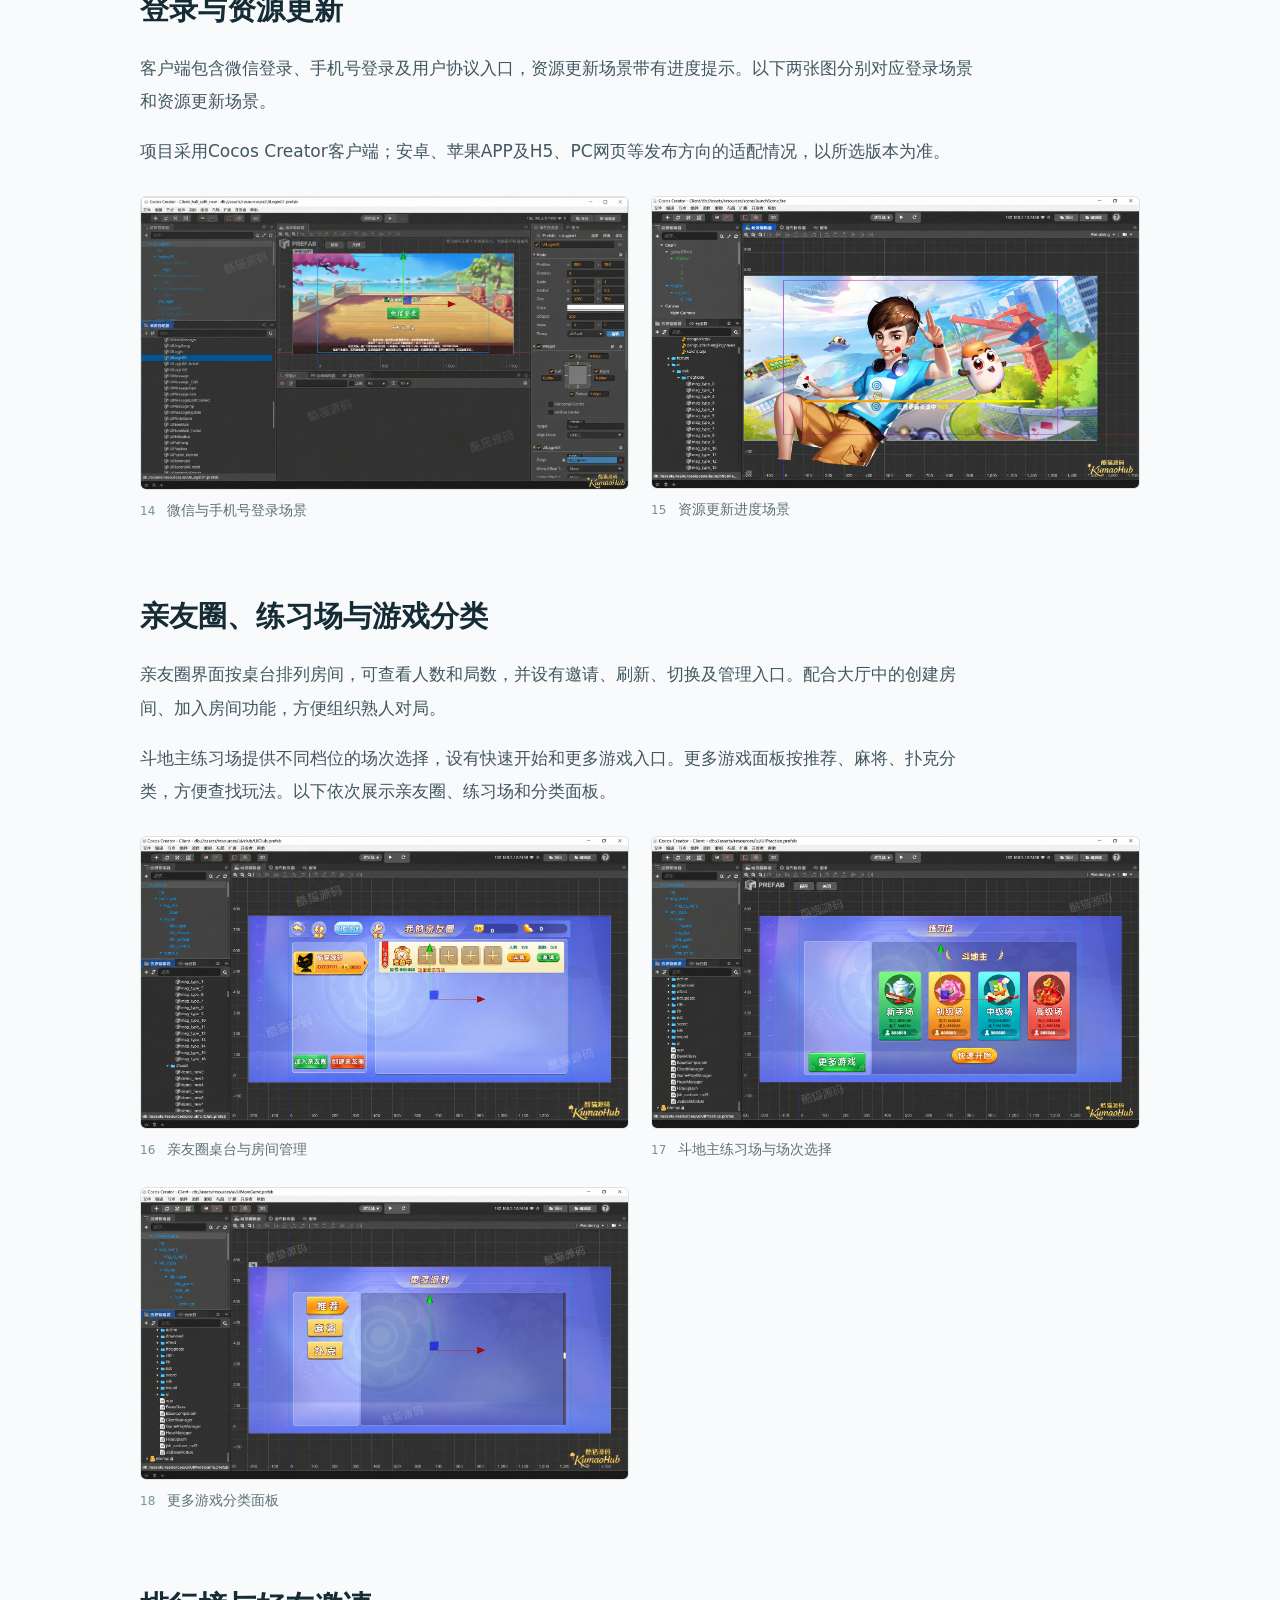
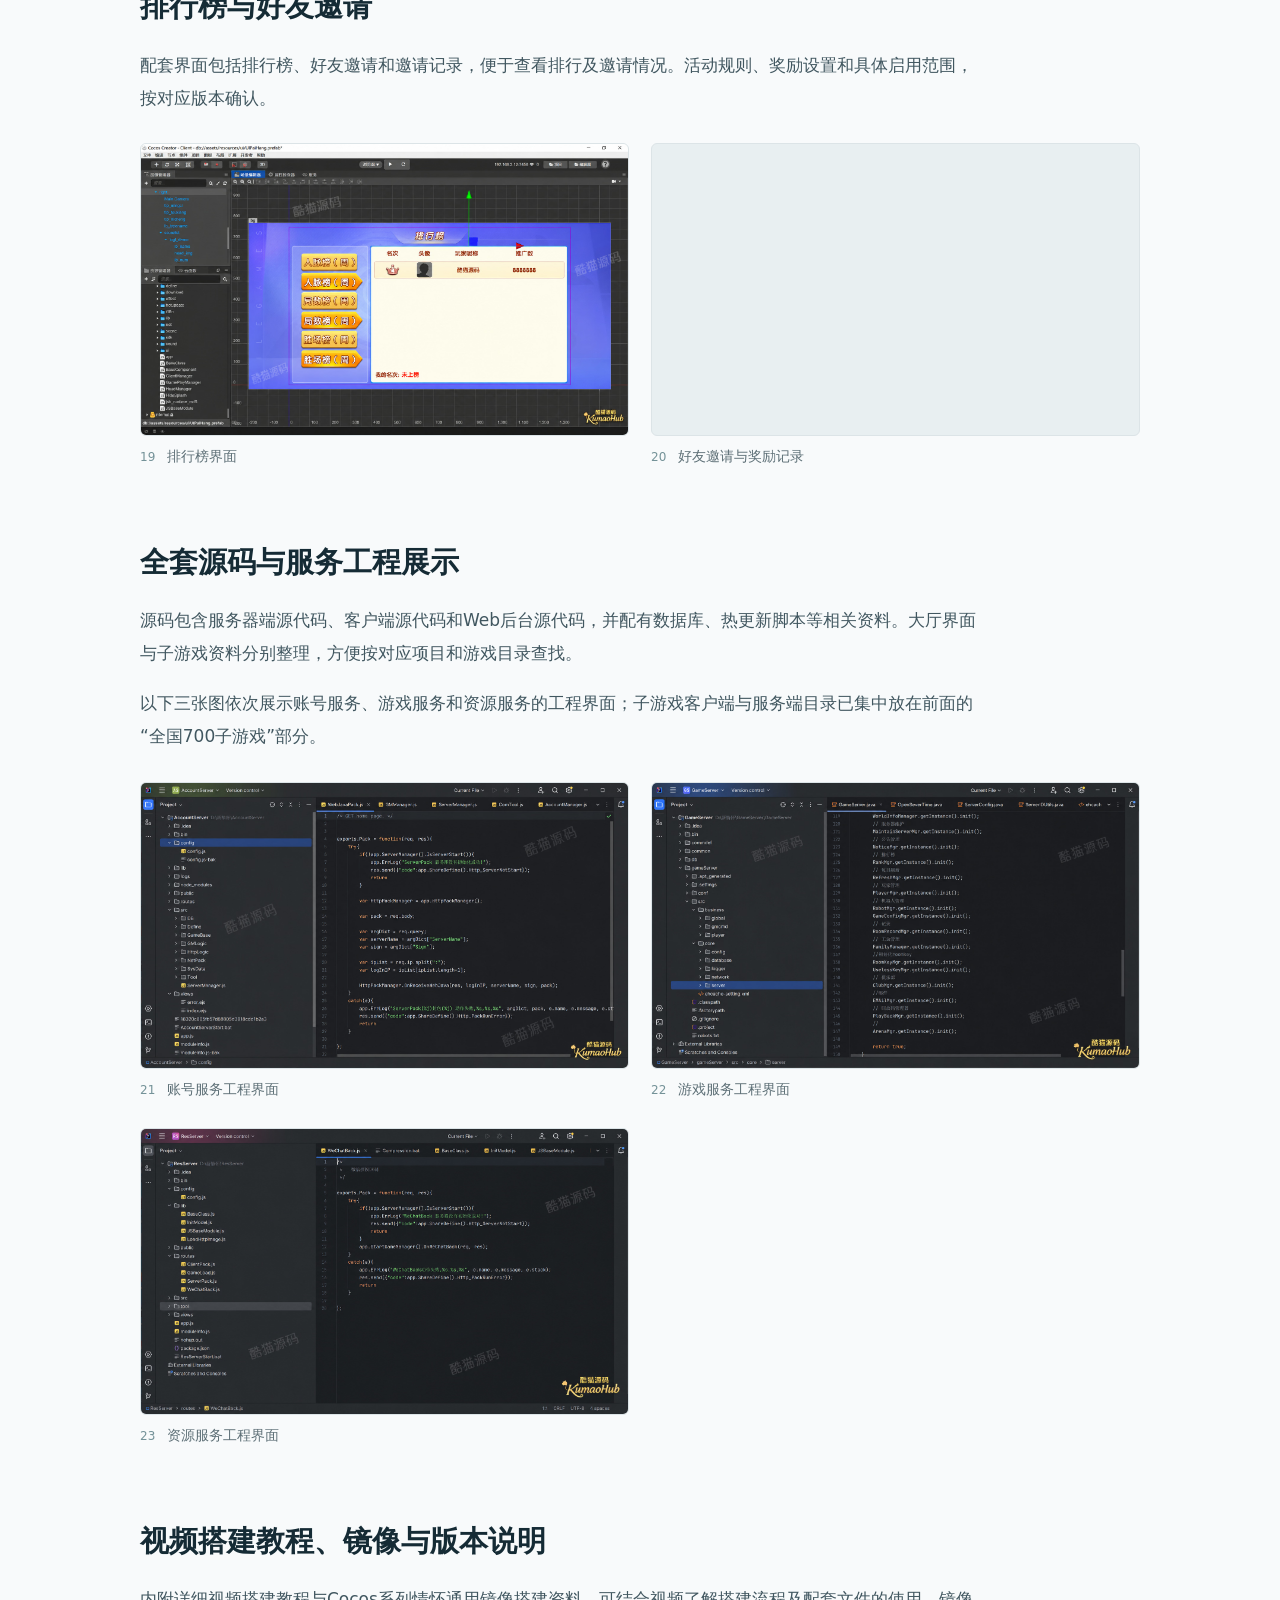
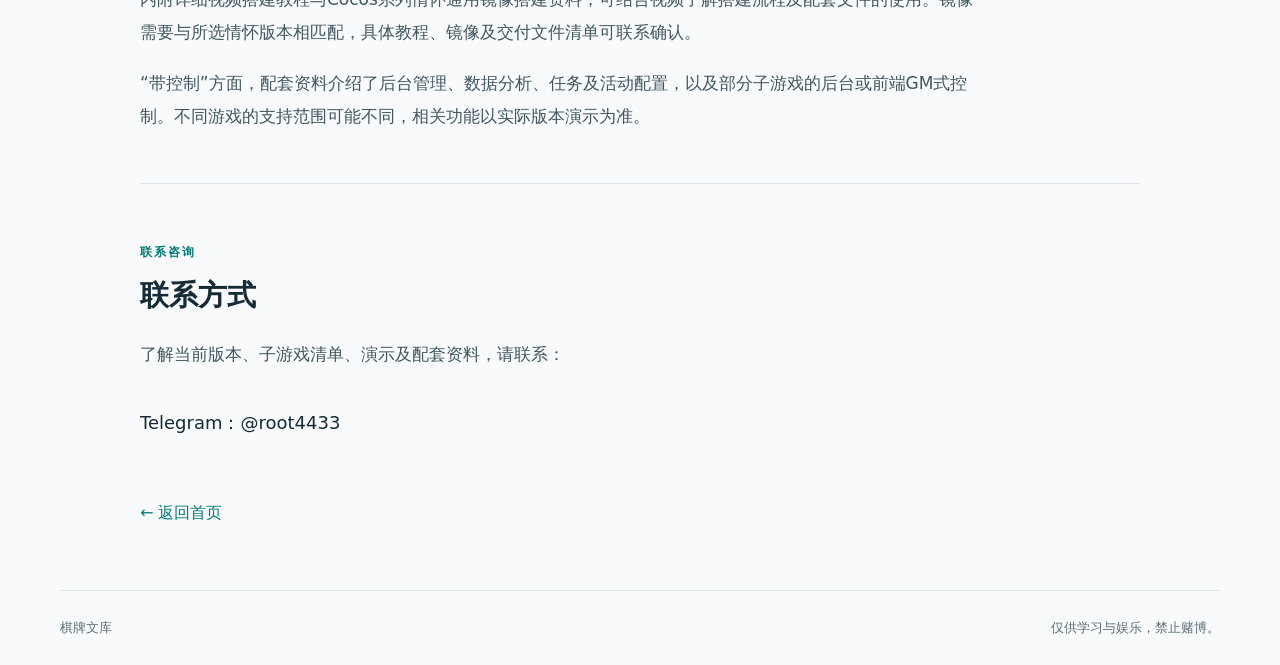
==== commit cd6f5cb0: "Publish categorized article and searchable Chinese game list" ====
--- a/qinghuai.html
+++ b/qinghuai.html
@@ -1,6 +1,12 @@
 <!doctype html>
-<html lang="zh-CN"><head><meta charset="utf-8"><meta name="viewport" content="width=device-width,initial-scale=1"><title>2026最新UI｜Cocos系列情怀全套棋牌源码+全国700子游戏+视频搭建教程+镜像（带控制）</title><meta name="description" content="2026最新UI，Cocos系列情怀全套棋牌源码，全国700子游戏，服务端与客户端重构，配套Web后台源码、详细视频搭建教程及镜像，支持地区玩法展示，带控制功能。"><link rel="icon" href="favicon.svg" type="image/svg+xml"><link rel="stylesheet" href="style.css"><link rel="stylesheet" href="article-gallery.css"></head>
+<html lang="zh-CN"><head><meta charset="utf-8"><meta name="viewport" content="width=device-width,initial-scale=1"><title>2026最新UI｜Cocos系列情怀全套棋牌源码+全国700子游戏+视频搭建教程+镜像（带控制）</title><meta name="description" content="2026最新UI，Cocos系列情怀全套棋牌源码，全国700子游戏，服务端与客户端重构，配套Web后台源码、详细视频搭建教程及镜像，支持地区玩法展示，带控制功能。"><link rel="icon" href="favicon.svg" type="image/svg+xml"><link rel="stylesheet" href="style.css"><link rel="stylesheet" href="article-gallery.css"><link rel="stylesheet" href="game-catalog.css"></head>
 <body><a class="skip" href="#main">跳到正文</a><header class="header wrap"><a class="brand" href="index.html">棋牌文库</a><nav aria-label="主导航"><a href="index.html">首页</a><a href="qinghuai.html">文档</a><a href="#contact">联系咨询</a></nav></header>
-<main id="main" class="project-article wrap"><div class="breadcrumb"><a href="qinghuai.html">文档</a> / 项目介绍</div><div class="article-heading"><p class="eyebrow">COCOS系列情怀源码 · 项目图文介绍</p><h1>2026最新UI｜Cocos系列情怀全套棋牌源码+全国700子游戏+视频搭建教程+镜像（带控制）</h1><p class="article-lead">Cocos系列情怀全套棋牌源码，2026最新UI，收录全国700子游戏，配套详细视频搭建教程与情怀系列通用镜像搭建资料。包含服务端、客户端和Web后台源代码，涵盖地方麻将、扑克及亲友圈玩法，可按不同地区显示对应游戏。</p><p class="article-meta">23 张图片 · 大厅 / 登录更新 / 亲友圈与功能 / 源码配套</p></div><p class="editor-note">具体地区玩法、镜像适用版本及控制功能范围，以对应版本清单和演示为准。</p>
-<nav class="contents" aria-label="文章目录"><a href="#lobby">大厅风格</a><a href="#client">登录与更新</a><a href="#features">玩法与亲友圈</a><a href="#package">源码配套</a><a href="#contact">联系咨询</a></nav>
-<section id="lobby"><h2>2026最新UI，多套大厅风格</h2><p>本套服务端和客户端均经过重构，与此前600游戏版本属于不同版本；相比老版本，新增一百多个子游戏。了解项目时，可以从界面、玩法清单和配套内容核对版本差异，不宜仅凭相似大厅就与外面流通的旧版作比较。</p><p>情怀系列有山水、庭院、古风人物和现代竞速等大厅风格。同一系列的不同大厅，在人物、背景、配色和入口布局上各有区别，可以按地方玩法和项目定位挑选。</p><p>大厅内常见创建房间、加入房间和亲友圈入口，部分版本还有练习场、金币房间、比赛、商城、战绩与客服。八友麻将、得来棋牌、福鼎麻将、乐平风格等界面，分别对应不同的视觉样式。</p><div class="screenshots"><figure><a class="image-link" href="media/lobby-01.webp" data-enlarge aria-label="放大查看：山水木台风格大厅"><img src="media/lobby-01.webp" alt="山水木台风格大厅" width="1678" height="937" loading="lazy" decoding="async"></a><figcaption><span>01</span>山水木台风格大厅</figcaption></figure><figure><a class="image-link" href="media/lobby-02.webp" data-enlarge aria-label="放大查看：八友麻将庭院大厅"><img src="media/lobby-02.webp" alt="八友麻将庭院大厅" width="1673" height="940" loading="lazy" decoding="async"></a><figcaption><span>02</span>八友麻将庭院大厅</figcaption></figure><figure><a class="image-link" href="media/lobby-03.webp" data-enlarge aria-label="放大查看：得来棋牌山水大厅"><img src="media/lobby-03.webp" alt="得来棋牌山水大厅" width="1673" height="940" loading="lazy" decoding="async"></a><figcaption><span>03</span>得来棋牌山水大厅</figcaption></figure><figure><a class="image-link" href="media/lobby-04.webp" data-enlarge aria-label="放大查看：福鼎麻将秋景大厅"><img src="media/lobby-04.webp" alt="福鼎麻将秋景大厅" width="1677" height="938" loading="lazy" decoding="async"></a><figcaption><span>04</span>福鼎麻将秋景大厅</figcaption></figure><figure><a class="image-link" href="media/lobby-05.webp" data-enlarge aria-label="放大查看：古风人物大厅"><img src="media/lobby-05.webp" alt="古风人物大厅" width="1677" height="938" loading="lazy" decoding="async"></a><figcaption><span>05</span>古风人物大厅</figcaption></figure><figure><a class="image-link" href="media/lobby-06.webp" data-enlarge aria-label="放大查看：乐平风格大厅"><img src="media/lobby-06.webp" alt="乐平风格大厅" width="1677" height="938" loading="lazy" decoding="async"></a><figcaption><span>06</span>乐平风格大厅</figcaption></figure><figure><a class="image-link" href="media/lobby-07.webp" data-enlarge aria-label="放大查看：现代竞速风格大厅编辑界面"><img src="media/lobby-07.webp" alt="现代竞速风格大厅编辑界面" width="1622" height="969" loading="lazy" decoding="async"></a><figcaption><span>07</span>现代竞速风格大厅编辑界面</figcaption></figure><figure><a class="image-link" href="media/lobby-08.webp" data-enlarge aria-label="放大查看：山水大厅编辑界面"><img src="media/lobby-08.webp" alt="山水大厅编辑界面" width="1620" height="971" loading="lazy" decoding="async"></a><figcaption><span>08</span>山水大厅编辑界面</figcaption></figure><figure><a class="image-link" href="media/lobby-09.webp" data-enlarge aria-label="放大查看：多套大厅界面配套目录"><img src="media/lobby-09.webp" alt="多套大厅界面配套目录" width="1740" height="904" loading="lazy" decoding="async"></a><figcaption><span>09</span>多套大厅界面配套目录</figcaption></figure></div></section><section id="client"><h2>登录、更新与客户端界面</h2><p>客户端资料中有登录场景、资源更新场景和大厅界面。登录场景设有微信登录、手机号登录与用户协议，更新场景带有进度提示。</p><p>项目采用COCOS Creator客户端。参考资料介绍了安卓、苹果APP及H5、PC网页等发布方向，具体可用平台与适配情况需结合所选版本确认。</p><div class="screenshots"><figure><a class="image-link" href="media/client-10.webp" data-enlarge aria-label="放大查看：微信与手机号登录场景"><img src="media/client-10.webp" alt="微信与手机号登录场景" width="1620" height="971" loading="lazy" decoding="async"></a><figcaption><span>10</span>微信与手机号登录场景</figcaption></figure><figure><a class="image-link" href="media/client-11.webp" data-enlarge aria-label="放大查看：资源更新进度场景"><img src="media/client-11.webp" alt="资源更新进度场景" width="1623" height="969" loading="lazy" decoding="async"></a><figcaption><span>11</span>资源更新进度场景</figcaption></figure></div></section><section id="features"><h2>全国700子游戏，按地区展示地方玩法</h2><p>子游戏覆盖多个地区，可根据不同地区显示相应游戏。常见麻将、扑克及地方特色玩法收录丰富，选择地区后更方便查找当地熟悉的玩法；完整名称以对应游戏清单为准。</p><p>玩法以地方麻将和扑克为主。现有界面中可见红中麻将、二人斗地主、跑得快、溆浦老牌、仙游麻将、莆田十三张和莆田十六张等入口；更多游戏按推荐、麻将、扑克分类。具体收录内容按客户端和服务端对应清单核对。</p><p>房卡模式设有创建房间、加入房间入口；亲友圈界面按桌台排列房间，可以查看人数和局数，并设有邀请、刷新、切换及管理入口。练习场按场次分档，带有快速开始和更多游戏入口，方便选择不同场次。</p><p>配套功能还包括排行榜、好友邀请和邀请记录。参考资料介绍了推广与代理管理两套方案，实际活动规则、奖励设置和启用范围按版本确认。</p><div class="screenshots"><figure><a class="image-link" href="media/features-12.webp" data-enlarge aria-label="放大查看：亲友圈桌台与房间管理"><img src="media/features-12.webp" alt="亲友圈桌台与房间管理" width="1623" height="969" loading="lazy" decoding="async"></a><figcaption><span>12</span>亲友圈桌台与房间管理</figcaption></figure><figure><a class="image-link" href="media/features-13.webp" data-enlarge aria-label="放大查看：斗地主练习场与场次选择"><img src="media/features-13.webp" alt="斗地主练习场与场次选择" width="1623" height="969" loading="lazy" decoding="async"></a><figcaption><span>13</span>斗地主练习场与场次选择</figcaption></figure><figure><a class="image-link" href="media/features-14.webp" data-enlarge aria-label="放大查看：更多游戏分类面板"><img src="media/features-14.webp" alt="更多游戏分类面板" width="1623" height="969" loading="lazy" decoding="async"></a><figcaption><span>14</span>更多游戏分类面板</figcaption></figure><figure><a class="image-link" href="media/features-15.webp" data-enlarge aria-label="放大查看：排行榜界面"><img src="media/features-15.webp" alt="排行榜界面" width="1622" height="969" loading="lazy" decoding="async"></a><figcaption><span>15</span>排行榜界面</figcaption></figure><figure><a class="image-link" href="media/features-16.webp" data-enlarge aria-label="放大查看：好友邀请与奖励记录"><img src="media/features-16.webp" alt="好友邀请与奖励记录" width="1622" height="969" loading="lazy" decoding="async"></a><figcaption><span>16</span>好友邀请与奖励记录</figcaption></figure></div></section><section id="package"><h2>全套源码、视频搭建教程与镜像</h2><p>源码包含服务器端源代码、客户端源代码和Web后台源代码，并配有数据库、热更新脚本等相关资料。多套大厅界面、子游戏客户端和服务端目录分别整理，可按大厅名称或游戏目录查找。</p><p>内附详细视频搭建教程与Cocos系列情怀通用镜像搭建资料，可结合视频说明了解搭建流程及配套文件的使用。镜像适用范围需与所选情怀版本对应，具体交付内容可联系确认。</p><p>“带控制”方面，参考资料提到了后台管理、数据分析、任务及活动配置，也提到部分子游戏具有后台或前端GM式控制。不同游戏的支持范围可能不同，不能据此认定所有子游戏都支持相同控制功能；相关功能以实际版本演示为准。</p><p>下面包括账号、游戏、资源服务的工程界面，以及两组子游戏客户端与服务端目录。这些图片用于说明资料构成，具体游戏数量和可运行情况仍需核对实际文件。</p><div class="screenshots"><figure><a class="image-link" href="media/package-17.webp" data-enlarge aria-label="放大查看：账号服务工程界面"><img src="media/package-17.webp" alt="账号服务工程界面" width="1639" height="960" loading="lazy" decoding="async"></a><figcaption><span>17</span>账号服务工程界面</figcaption></figure><figure><a class="image-link" href="media/package-18.webp" data-enlarge aria-label="放大查看：游戏服务工程界面"><img src="media/package-18.webp" alt="游戏服务工程界面" width="1638" height="960" loading="lazy" decoding="async"></a><figcaption><span>18</span>游戏服务工程界面</figcaption></figure><figure><a class="image-link" href="media/package-19.webp" data-enlarge aria-label="放大查看：资源服务工程界面"><img src="media/package-19.webp" alt="资源服务工程界面" width="1639" height="960" loading="lazy" decoding="async"></a><figcaption><span>19</span>资源服务工程界面</figcaption></figure><figure><a class="image-link" href="media/package-20.webp" data-enlarge aria-label="放大查看：子游戏客户端目录（一）"><img src="media/package-20.webp" alt="子游戏客户端目录（一）" width="1639" height="959" loading="lazy" decoding="async"></a><figcaption><span>20</span>子游戏客户端目录（一）</figcaption></figure><figure><a class="image-link" href="media/package-21.webp" data-enlarge aria-label="放大查看：子游戏客户端目录（二）"><img src="media/package-21.webp" alt="子游戏客户端目录（二）" width="1410" height="1116" loading="lazy" decoding="async"></a><figcaption><span>21</span>子游戏客户端目录（二）</figcaption></figure><figure><a class="image-link" href="media/package-22.webp" data-enlarge aria-label="放大查看：子游戏服务端目录（一）"><img src="media/package-22.webp" alt="子游戏服务端目录（一）" width="1641" height="958" loading="lazy" decoding="async"></a><figcaption><span>22</span>子游戏服务端目录（一）</figcaption></figure><figure><a class="image-link" href="media/package-23.webp" data-enlarge aria-label="放大查看：子游戏服务端目录（二）"><img src="media/package-23.webp" alt="子游戏服务端目录（二）" width="1285" height="1224" loading="lazy" decoding="async"></a><figcaption><span>23</span>子游戏服务端目录（二）</figcaption></figure></div></section><section id="contact" class="article-contact"><p class="eyebrow">联系咨询</p><h2>联系方式</h2><p>了解当前版本、子游戏清单、演示及配套资料，请联系：</p><div class="contact-fields"><a href="https://t.me/root4433" target="_blank" rel="noopener noreferrer">Telegram：@root4433</a></div></section><a class="back-list" href="index.html">← 返回首页</a></main><footer class="wrap footer"><span>棋牌文库</span><span>仅供学习与娱乐，禁止赌博。</span></footer><dialog id="image-viewer" aria-label="图片放大预览"><button type="button" class="close-viewer" aria-label="关闭图片预览">关闭 ×</button><img alt=""><p></p></dialog><script src="article-gallery.js"></script></body></html>+<main id="main" class="project-article wrap"><div class="breadcrumb"><a href="qinghuai.html">文档</a> / 项目介绍</div><div class="article-heading"><p class="eyebrow">COCOS系列情怀源码 · 项目图文介绍</p><h1>2026最新UI｜Cocos系列情怀全套棋牌源码+全国700子游戏+视频搭建教程+镜像（带控制）</h1><p class="article-lead">Cocos系列情怀全套棋牌源码，2026最新UI，收录全国700子游戏，配套详细视频搭建教程与情怀系列通用镜像搭建资料。包含服务端、客户端和Web后台源代码，涵盖地方麻将、扑克及亲友圈玩法，可按不同地区显示对应游戏。</p><p class="article-meta">23 张图片 · 大厅风格 / 子游戏目录 / 登录更新 / 房间与场次 / 排行与邀请 / 源码工程</p></div><p class="editor-note">具体地区玩法、镜像适用版本及控制功能范围，以对应版本清单和演示为准。</p>
+<nav class="contents" aria-label="文章目录"><a href="#lobby">大厅风格</a><a href="#games">700子游戏</a><a href="#client">登录与更新</a><a href="#rooms">房间与场次</a><a href="#social">排行与邀请</a><a href="#package">源码配套</a><a href="#tutorial">教程与镜像</a><a href="#contact">联系咨询</a></nav>
+<section id="lobby"><h2>2026最新UI，多套大厅风格</h2><p>本套服务端和客户端均经过重构，与此前600游戏版本属于不同版本；相比老版本，新增一百多个子游戏。了解项目时，可以从界面、玩法清单和配套内容核对版本差异，不宜仅凭相似大厅就与外面流通的旧版作比较。</p><p>情怀系列有山水、庭院、古风人物和现代竞速等大厅风格，在人物、背景、配色和入口布局上各有区别。八友麻将、得来棋牌、福鼎麻将、乐平风格等界面，可按地方玩法和项目定位选择。</p><p>以下展示大厅画面、编辑场景及大厅界面配套目录。大厅中的创建房间、加入房间、亲友圈等入口，随对应版本的布局有所不同。</p><div class="screenshots"><figure><a class="image-link" href="media/lobby-01.webp" data-enlarge aria-label="放大查看：山水木台风格大厅"><picture><source srcset="media/lobby-01.avif" type="image/avif"><img src="media/lobby-01.webp" alt="山水木台风格大厅" width="1678" height="937" loading="lazy" decoding="async"></picture></a><figcaption><span>01</span>山水木台风格大厅</figcaption></figure><figure><a class="image-link" href="media/lobby-02.webp" data-enlarge aria-label="放大查看：八友麻将庭院大厅"><picture><source srcset="media/lobby-02.avif" type="image/avif"><img src="media/lobby-02.webp" alt="八友麻将庭院大厅" width="1673" height="940" loading="lazy" decoding="async"></picture></a><figcaption><span>02</span>八友麻将庭院大厅</figcaption></figure><figure><a class="image-link" href="media/lobby-03.webp" data-enlarge aria-label="放大查看：得来棋牌山水大厅"><picture><source srcset="media/lobby-03.avif" type="image/avif"><img src="media/lobby-03.webp" alt="得来棋牌山水大厅" width="1673" height="940" loading="lazy" decoding="async"></picture></a><figcaption><span>03</span>得来棋牌山水大厅</figcaption></figure><figure><a class="image-link" href="media/lobby-04.webp" data-enlarge aria-label="放大查看：福鼎麻将秋景大厅"><picture><source srcset="media/lobby-04.avif" type="image/avif"><img src="media/lobby-04.webp" alt="福鼎麻将秋景大厅" width="1677" height="938" loading="lazy" decoding="async"></picture></a><figcaption><span>04</span>福鼎麻将秋景大厅</figcaption></figure><figure><a class="image-link" href="media/lobby-05.webp" data-enlarge aria-label="放大查看：古风人物大厅"><picture><source srcset="media/lobby-05.avif" type="image/avif"><img src="media/lobby-05.webp" alt="古风人物大厅" width="1677" height="938" loading="lazy" decoding="async"></picture></a><figcaption><span>05</span>古风人物大厅</figcaption></figure><figure><a class="image-link" href="media/lobby-06.webp" data-enlarge aria-label="放大查看：乐平风格大厅"><picture><source srcset="media/lobby-06.avif" type="image/avif"><img src="media/lobby-06.webp" alt="乐平风格大厅" width="1677" height="938" loading="lazy" decoding="async"></picture></a><figcaption><span>06</span>乐平风格大厅</figcaption></figure><figure><a class="image-link" href="media/lobby-07.webp" data-enlarge aria-label="放大查看：现代竞速风格大厅编辑界面"><picture><source srcset="media/lobby-07.avif" type="image/avif"><img src="media/lobby-07.webp" alt="现代竞速风格大厅编辑界面" width="1622" height="969" loading="lazy" decoding="async"></picture></a><figcaption><span>07</span>现代竞速风格大厅编辑界面</figcaption></figure><figure><a class="image-link" href="media/lobby-08.webp" data-enlarge aria-label="放大查看：山水大厅编辑界面"><picture><source srcset="media/lobby-08.avif" type="image/avif"><img src="media/lobby-08.webp" alt="山水大厅编辑界面" width="1620" height="971" loading="lazy" decoding="async"></picture></a><figcaption><span>08</span>山水大厅编辑界面</figcaption></figure><figure><a class="image-link" href="media/lobby-09.webp" data-enlarge aria-label="放大查看：多套大厅界面配套目录"><picture><source srcset="media/lobby-09.avif" type="image/avif"><img src="media/lobby-09.webp" alt="多套大厅界面配套目录" width="1740" height="904" loading="lazy" decoding="async"></picture></a><figcaption><span>09</span>多套大厅界面配套目录</figcaption></figure></div></section>
+<section id="games"><h2>全国700子游戏，按地区展示地方玩法</h2><p>子游戏涵盖多个地区的麻将、扑克及地方特色玩法，可根据地区显示相应游戏。现有大厅界面可见红中麻将、二人斗地主、跑得快、溆浦老牌、仙游麻将、莆田十三张和莆田十六张等入口。</p><p>下面按麻将、扑克、字牌三类列出部分中文玩法名称，可输入地区或游戏名查找。此处为部分子游戏名单，并非全部700款的完整清单；具体收录及可用范围以所选版本为准。</p><div class="game-catalog"><label for="game-search">查找地区或玩法</label><input id="game-search" type="search" placeholder="例如：长沙、跑得快、跑胡子" autocomplete="off"><p id="game-result" aria-live="polite">按类别展开查看中文名单</p><details class="game-category"><summary>麻将系列<span>359项</span></summary><ul class="game-names"><li>安福麻将</li><li>安化麻将</li><li>安庆麻将</li><li>安顺麻将</li><li>安阳麻将</li><li>安义麻将</li><li>安岳麻将</li><li>鞍山麻将</li><li>八支麻将</li><li>巴中麻将</li><li>百色麻将</li><li>宝丰麻将</li><li>保定麻将</li><li>北海麻将</li><li>亳州麻将</li><li>博爱麻将</li><li>沧县麻将</li><li>沧州推倒胡</li><li>常山麻将</li><li>常熟麻将</li><li>常州麻将</li><li>巢湖麻将</li><li>辰溪麻将</li><li>成都血流麻将</li><li>池州麻将</li><li>楚雄玉溪麻将</li><li>慈溪麻将</li><li>长春麻将</li><li>长宁麻将</li><li>长沙麻将</li><li>大连穷胡</li><li>大同乱刮风</li><li>大众麻将</li><li>丹阳麻将</li><li>德阳麻将</li><li>邓州十九张</li><li>点炮胡麻将</li><li>定南麻将</li><li>东山麻将</li><li>东台麻将</li><li>东乡比精</li><li>东至麻将</li><li>都昌麻将</li><li>都昌栽宝麻将</li><li>断卡勾</li><li>恩施麻将</li><li>方城推倒胡</li><li>汾阳麻将</li><li>丰城麻将</li><li>奉新麻将</li><li>福鼎麻将</li><li>福州麻将</li><li>抚州麻将</li><li>阜新麻将</li><li>赣南麻将</li><li>赣榆麻将</li><li>赣州麻将</li><li>高安麻将</li><li>高淳麻将</li><li>高县麻将</li><li>高邮麻将</li><li>个旧麻将</li><li>各地麻将</li><li>珙县麻将</li><li>固始麻将</li><li>拐三角</li><li>灌云麻将</li><li>光山麻将</li><li>光泽麻将</li><li>广安麻将</li><li>广昌包杠麻将</li><li>广昌麻将</li><li>广东麻将</li><li>广元血战麻将</li><li>贵港麻将</li><li>贵溪麻将</li><li>贵阳捉鸡</li><li>桂柳麻将</li><li>哈尔滨麻将</li><li>海安麻将</li><li>海南麻将</li><li>杭州麻将</li><li>合肥麻将</li><li>合江麻将</li><li>河北麻将</li><li>菏泽麻将</li><li>鹤壁麻将</li><li>衡山麻将</li><li>衡水麻将</li><li>衡水推倒胡</li><li>红中王麻将</li><li>洪洞麻将</li><li>葫芦岛麻将</li><li>湖北阳新麻将</li><li>湖州麻将</li><li>划水麻将</li><li>淮安麻将</li><li>淮北麻将</li><li>淮滨麻将</li><li>淮南麻将</li><li>换三张麻将</li><li>黄石麻将</li><li>潢川麻将</li><li>会同麻将</li><li>惠州庄麻将</li><li>吉安麻将</li><li>吉林麻将</li><li>吉水麻将</li><li>极速推倒胡</li><li>济南麻将</li><li>济宁麻将</li><li>济源麻将</li><li>稷山扭叶子</li><li>佳木斯麻将</li><li>嘉兴麻将</li><li>郏县麻将</li><li>建德麻将</li><li>江安麻将</li><li>江都麻将</li><li>江门杠杠胡</li><li>椒江麻将</li><li>焦作麻将</li><li>揭阳麻将</li><li>金昌麻将</li><li>金华麻将</li><li>金坛麻将</li><li>金溪麻将</li><li>锦州麻将</li><li>京山麻将</li><li>荆楚捱晃</li><li>荆楚晃晃</li><li>荆门晃晃</li><li>荆门双开</li><li>景德镇麻将</li><li>靖州麻将</li><li>九江麻将</li><li>睢宁麻将</li><li>卡隆麻将</li><li>卡五星</li><li>开封麻将</li><li>开化麻将</li><li>昆山麻将</li><li>来宾红中麻将</li><li>来宾麻将</li><li>莱芜麻将</li><li>兰考麻将</li><li>兰州麻将</li><li>乐安麻将</li><li>乐平麻将</li><li>乐山幺鸡麻将</li><li>耒阳麻将</li><li>黎川麻将</li><li>立四麻将</li><li>溧阳花麻将</li><li>连云港麻将</li><li>莲花广麻</li><li>涟水麻将</li><li>凉山麻将</li><li>两幅牌花麻将</li><li>亮六飞一</li><li>聊城麻将</li><li>临夏麻将</li><li>临沂麻将</li><li>凌源麻将</li><li>柳州麻将</li><li>六合麻将</li><li>六盘水麻将</li><li>龙港麻将</li><li>龙南麻将</li><li>龙岩麻将</li><li>泸州血战麻将</li><li>鲁山麻将</li><li>鹿邑麻将</li><li>罗山麻将</li><li>罗山砍金金</li><li>罗松老五嘴</li><li>洛阳杠次</li><li>漯河麻将</li><li>马鞍山麻将</li><li>茂名麻将</li><li>眉山麻将</li><li>孟州麻将</li><li>绵阳麻将</li><li>闽清麻将</li><li>南安麻将</li><li>南昌麻将</li><li>南充麻将</li><li>南京麻将</li><li>南康爆胡麻将</li><li>南宁麻将</li><li>南平十三张</li><li>南县麻将</li><li>南召麻将</li><li>内江麻将</li><li>内乡麻将</li><li>宁波麻将</li><li>宁德麻将</li><li>宁都麻将</li><li>宁化麻将</li><li>宁乡开王麻将</li><li>沛县麻将</li><li>邳州麻将</li><li>平顶山麻将</li><li>平和麻将</li><li>萍乡麻将</li><li>萍乡转转麻将</li><li>鄱阳麻将</li><li>莆田麻将</li><li>濮阳麻将</li><li>浦城麻将</li><li>沁阳麻将</li><li>青岛麻将</li><li>青阳平胡</li><li>曲靖飞白板</li><li>曲靖飞小鸡</li><li>衢州麻将</li><li>全州麻将</li><li>泉州麻将</li><li>任丘麻将</li><li>日本麻将</li><li>汝州麻将</li><li>瑞昌麻将</li><li>瑞金麻将</li><li>三幅牌花麻将</li><li>三明麻将策</li><li>三峡门麻将</li><li>汕尾麻将</li><li>商城麻将</li><li>商丘麻将</li><li>上高麻将</li><li>上海敲麻</li><li>上饶麻将</li><li>韶关麻将</li><li>邵通麻将</li><li>邵阳麻将</li><li>绍兴麻将</li><li>射阳麻将</li><li>沈阳麻将</li><li>石城麻将</li><li>石狮麻将</li><li>石台麻将</li><li>沭阳麻将</li><li>四季常春</li><li>苏州麻将</li><li>宿迁麻将</li><li>台湾麻将</li><li>台州麻将</li><li>太仓麻将</li><li>泰安麻将</li><li>泰和滚精</li><li>泰兴麻将</li><li>泰州卡子麻将</li><li>唐河麻将</li><li>塘沽麻将</li><li>桃江麻将</li><li>滕州麻将</li><li>天津麻将</li><li>天门晃晃</li><li>铁板胡麻将</li><li>铁岭麻将</li><li>通许麻将</li><li>桐柏中发白</li><li>铜鼓麻将</li><li>推倒胡</li><li>推倒胡（河北）</li><li>瓦甸麻将</li><li>万安博精</li><li>万年麻将</li><li>万载麻将</li><li>万字雀神</li><li>温州麻将</li><li>无锡麻将</li><li>无锡抓码</li><li>芜湖麻将</li><li>吴江麻将</li><li>武汉麻将</li><li>武宁麻将</li><li>武陟麻将</li><li>舞钢翻混麻将</li><li>厦门麻将</li><li>西来桥</li><li>西峡麻将</li><li>息县推倒胡</li><li>峡江博精</li><li>仙桃赖晃麻将</li><li>仙游麻将</li><li>萧山麻将</li><li>孝感卡五星</li><li>新建麻将</li><li>新疆螺丝胡麻将</li><li>新疆血战麻将</li><li>新宁麻将</li><li>新县麻将</li><li>新乡封丘麻将</li><li>新乡麻将</li><li>新沂麻将</li><li>新余麻将</li><li>信丰广庄</li><li>信阳麻将</li><li>星子麻将</li><li>邢台麻将</li><li>兴化白板麻将</li><li>兴化麻将</li><li>兴文麻将</li><li>盱眙麻将</li><li>徐州麻将</li><li>许昌麻将</li><li>叙永麻将</li><li>血流2vs2麻将</li><li>雅安血战麻将</li><li>盐城麻将</li><li>扬中麻将</li><li>扬州麻将</li><li>阳江麻将</li><li>叶县麻将</li><li>一脚癞油</li><li>仪征麻将</li><li>宜春麻将</li><li>宜丰麻将</li><li>宜黄麻将</li><li>宜兴麻将</li><li>宜兴推倒胡</li><li>易县麻将</li><li>益阳麻将</li><li>应县八张</li><li>鹰潭麻将</li><li>营口麻将</li><li>颍上麻将</li><li>硬三嘴麻将</li><li>永城麻将</li><li>永丰麻将</li><li>永新麻将</li><li>永修满带</li><li>于都德国麻将</li><li>余干夹子</li><li>余干麻将</li><li>余江麻将</li><li>榆林打锅子</li><li>沅江麻将</li><li>云霄麻将</li><li>云中麻将</li><li>运城贴金</li><li>枣庄麻将</li><li>张家港麻将</li><li>漳浦麻将</li><li>漳州麻将</li><li>掌乐血战到底</li><li>诏安麻将</li><li>柘城麻将</li><li>镇江麻将</li><li>郑州麻将</li><li>钟祥麻将</li><li>周口麻将</li><li>诸暨麻将</li><li>驻马店麻将</li><li>自贡花麻将</li><li>自贡麻将</li><li>自贡七张</li><li>遵义麻将</li></ul></details><details class="game-category"><summary>扑克系列<span>126项</span></summary><ul class="game-names"><li>96扑克</li><li>AA3扑克</li><li>板子炮</li><li>包牌</li><li>包王</li><li>本溪马队</li><li>变色龙</li><li>炒地皮</li><li>赤壁打滚</li><li>冲牌</li><li>春天扑克</li><li>长汀510K</li><li>打大A</li><li>打盾</li><li>打炸中奖</li><li>大怪路子</li><li>大老二</li><li>德清点子</li><li>德州扑克</li><li>钓红点</li><li>钓蟹</li><li>都昌讨赏</li><li>斗地主</li><li>二七王</li><li>二十一点</li><li>方城捉黑A</li><li>丰城关牌</li><li>丰城双剑</li><li>疯狂8点</li><li>福鼎打炸</li><li>抚州关牌</li><li>干瞪眼</li><li>赣州同花</li><li>高安双托</li><li>高安五十K</li><li>拱猪</li><li>够级</li><li>惯蛋</li><li>广西锄大地</li><li>桂林跑牌</li><li>桂林三打哈</li><li>桂林五十K</li><li>过炸</li><li>海南地主牌</li><li>河池牛鬼</li><li>红五</li><li>红心大战</li><li>欢乐比牌</li><li>吉安王炸</li><li>嘉兴红十</li><li>嘉兴原子</li><li>兰考五十K</li><li>乐平讨赏</li><li>莲花猪牌</li><li>两副头</li><li>六字宝</li><li>南召打搂</li><li>南召五十K</li><li>萍乡滚筒</li><li>刨幺</li><li>跑得快</li><li>拼罗松（十三水）</li><li>平阳四副头</li><li>鄱阳打丁</li><li>鄱阳皮皮</li><li>鄱阳捉红五</li><li>莆仙吹牛</li><li>七王五二三</li><li>蕲春打拱</li><li>气象万千</li><li>千变双扣</li><li>敲三家</li><li>桥牌</li><li>青岛保皇</li><li>青儿</li><li>衢州双扣</li><li>拳打脚踢</li><li>印度Rummy13</li><li>榕城五十K</li><li>三打哈</li><li>三代</li><li>三个老K</li><li>三公</li><li>沙沙儿</li><li>神机妙算</li><li>升级</li><li>十点半</li><li>双十策划案</li><li>四冲扑克</li><li>四副牌</li><li>四团</li><li>四幺四</li><li>四支刀</li><li>宿松同心</li><li>Teen patti</li><li>泰和KA包</li><li>泰和飙包子</li><li>泰和过炸</li><li>唐河交公粮</li><li>填大坑</li><li>通山打拱</li><li>铜鼓五十K</li><li>推筒子</li><li>挖坑</li><li>王三八二A</li><li>威海保皇</li><li>潍坊保皇</li><li>窝龙</li><li>五十K</li><li>浠水打七</li><li>仙游炸棒</li><li>小上游</li><li>新余五十K</li><li>血流八宝牌</li><li>永新打墩子</li><li>余干六副理</li><li>余干五十K</li><li>玉山打炸</li><li>扎股子</li><li>掌乐两张</li><li>掌乐三张</li><li>株洲打码子</li><li>株洲牛十别</li><li>抓老麻子</li><li>转蛋</li><li>自由扑克</li></ul></details><details class="game-category"><summary>字牌系列<span>24项</span></summary><ul class="game-names"><li>安化跑胡子</li><li>安岳斗十四</li><li>安岳长牌</li><li>八一字牌</li><li>戳牌</li><li>钓红点</li><li>桂林字牌</li><li>怀化红拐弯</li><li>老戳字牌</li><li>南通长牌</li><li>萍乡跑胡子</li><li>气象万千</li><li>荣县二五</li><li>邵阳剥皮</li><li>双古二五</li><li>溆浦老牌</li><li>溆浦跑胡子</li><li>宜昌上大人</li><li>永州扯胡子</li><li>诏安四色</li><li>株洲碰胡</li><li>自贡斗十四</li><li>自贡长牌</li><li>宜昌花牌</li></ul></details><p class="catalog-note">按所提供名称整理，同类重复项已合并；不同类别的同名玩法保留。</p></div><h3>子游戏客户端与服务端目录</h3><p>以下保留配套目录截图，供对照资料构成。中文玩法名称请查看上方名单。</p><div class="screenshots"><figure><a class="image-link" href="media/package-20.webp" data-enlarge aria-label="放大查看：子游戏客户端目录（一）"><picture><source srcset="media/package-20.avif" type="image/avif"><img src="media/package-20.webp" alt="子游戏客户端目录（一）" width="1639" height="959" loading="lazy" decoding="async"></picture></a><figcaption><span>10</span>子游戏客户端目录（一）</figcaption></figure><figure><a class="image-link" href="media/package-21.webp" data-enlarge aria-label="放大查看：子游戏客户端目录（二）"><picture><source srcset="media/package-21.avif" type="image/avif"><img src="media/package-21.webp" alt="子游戏客户端目录（二）" width="1410" height="1116" loading="lazy" decoding="async"></picture></a><figcaption><span>11</span>子游戏客户端目录（二）</figcaption></figure><figure><a class="image-link" href="media/package-22.webp" data-enlarge aria-label="放大查看：子游戏服务端目录（一）"><picture><source srcset="media/package-22.avif" type="image/avif"><img src="media/package-22.webp" alt="子游戏服务端目录（一）" width="1641" height="958" loading="lazy" decoding="async"></picture></a><figcaption><span>12</span>子游戏服务端目录（一）</figcaption></figure><figure><a class="image-link" href="media/package-23.webp" data-enlarge aria-label="放大查看：子游戏服务端目录（二）"><picture><source srcset="media/package-23.avif" type="image/avif"><img src="media/package-23.webp" alt="子游戏服务端目录（二）" width="1285" height="1224" loading="lazy" decoding="async"></picture></a><figcaption><span>13</span>子游戏服务端目录（二）</figcaption></figure></div></section>
+<section id="client"><h2>登录与资源更新</h2><p>客户端包含微信登录、手机号登录及用户协议入口，资源更新场景带有进度提示。以下两张图分别对应登录场景和资源更新场景。</p><p>项目采用Cocos Creator客户端；安卓、苹果APP及H5、PC网页等发布方向的适配情况，以所选版本为准。</p><div class="screenshots"><figure><a class="image-link" href="media/client-10.webp" data-enlarge aria-label="放大查看：微信与手机号登录场景"><picture><source srcset="media/client-10.avif" type="image/avif"><img src="media/client-10.webp" alt="微信与手机号登录场景" width="1620" height="971" loading="lazy" decoding="async"></picture></a><figcaption><span>14</span>微信与手机号登录场景</figcaption></figure><figure><a class="image-link" href="media/client-11.webp" data-enlarge aria-label="放大查看：资源更新进度场景"><picture><source srcset="media/client-11.avif" type="image/avif"><img src="media/client-11.webp" alt="资源更新进度场景" width="1623" height="969" loading="lazy" decoding="async"></picture></a><figcaption><span>15</span>资源更新进度场景</figcaption></figure></div></section>
+<section id="rooms"><h2>亲友圈、练习场与游戏分类</h2><p>亲友圈界面按桌台排列房间，可查看人数和局数，并设有邀请、刷新、切换及管理入口。配合大厅中的创建房间、加入房间功能，方便组织熟人对局。</p><p>斗地主练习场提供不同档位的场次选择，设有快速开始和更多游戏入口。更多游戏面板按推荐、麻将、扑克分类，方便查找玩法。以下依次展示亲友圈、练习场和分类面板。</p><div class="screenshots"><figure><a class="image-link" href="media/features-12.webp" data-enlarge aria-label="放大查看：亲友圈桌台与房间管理"><picture><source srcset="media/features-12.avif" type="image/avif"><img src="media/features-12.webp" alt="亲友圈桌台与房间管理" width="1623" height="969" loading="lazy" decoding="async"></picture></a><figcaption><span>16</span>亲友圈桌台与房间管理</figcaption></figure><figure><a class="image-link" href="media/features-13.webp" data-enlarge aria-label="放大查看：斗地主练习场与场次选择"><picture><source srcset="media/features-13.avif" type="image/avif"><img src="media/features-13.webp" alt="斗地主练习场与场次选择" width="1623" height="969" loading="lazy" decoding="async"></picture></a><figcaption><span>17</span>斗地主练习场与场次选择</figcaption></figure><figure><a class="image-link" href="media/features-14.webp" data-enlarge aria-label="放大查看：更多游戏分类面板"><picture><source srcset="media/features-14.avif" type="image/avif"><img src="media/features-14.webp" alt="更多游戏分类面板" width="1623" height="969" loading="lazy" decoding="async"></picture></a><figcaption><span>18</span>更多游戏分类面板</figcaption></figure></div></section>
+<section id="social"><h2>排行榜与好友邀请</h2><p>配套界面包括排行榜、好友邀请和邀请记录，便于查看排行及邀请情况。活动规则、奖励设置和具体启用范围，按对应版本确认。</p><div class="screenshots"><figure><a class="image-link" href="media/features-15.webp" data-enlarge aria-label="放大查看：排行榜界面"><picture><source srcset="media/features-15.avif" type="image/avif"><img src="media/features-15.webp" alt="排行榜界面" width="1622" height="969" loading="lazy" decoding="async"></picture></a><figcaption><span>19</span>排行榜界面</figcaption></figure><figure><a class="image-link" href="media/features-16.webp" data-enlarge aria-label="放大查看：好友邀请与奖励记录"><picture><source srcset="media/features-16.avif" type="image/avif"><img src="media/features-16.webp" alt="好友邀请与奖励记录" width="1622" height="969" loading="lazy" decoding="async"></picture></a><figcaption><span>20</span>好友邀请与奖励记录</figcaption></figure></div></section>
+<section id="package"><h2>全套源码与服务工程展示</h2><p>源码包含服务器端源代码、客户端源代码和Web后台源代码，并配有数据库、热更新脚本等相关资料。大厅界面与子游戏资料分别整理，方便按对应项目和游戏目录查找。</p><p>以下三张图依次展示账号服务、游戏服务和资源服务的工程界面；子游戏客户端与服务端目录已集中放在前面的“全国700子游戏”部分。</p><div class="screenshots"><figure><a class="image-link" href="media/package-17.webp" data-enlarge aria-label="放大查看：账号服务工程界面"><picture><source srcset="media/package-17.avif" type="image/avif"><img src="media/package-17.webp" alt="账号服务工程界面" width="1639" height="960" loading="lazy" decoding="async"></picture></a><figcaption><span>21</span>账号服务工程界面</figcaption></figure><figure><a class="image-link" href="media/package-18.webp" data-enlarge aria-label="放大查看：游戏服务工程界面"><picture><source srcset="media/package-18.avif" type="image/avif"><img src="media/package-18.webp" alt="游戏服务工程界面" width="1638" height="960" loading="lazy" decoding="async"></picture></a><figcaption><span>22</span>游戏服务工程界面</figcaption></figure><figure><a class="image-link" href="media/package-19.webp" data-enlarge aria-label="放大查看：资源服务工程界面"><picture><source srcset="media/package-19.avif" type="image/avif"><img src="media/package-19.webp" alt="资源服务工程界面" width="1639" height="960" loading="lazy" decoding="async"></picture></a><figcaption><span>23</span>资源服务工程界面</figcaption></figure></div></section>
+<section id="tutorial"><h2>视频搭建教程、镜像与版本说明</h2><p>内附详细视频搭建教程与Cocos系列情怀通用镜像搭建资料，可结合视频了解搭建流程及配套文件的使用。镜像需要与所选情怀版本相匹配，具体教程、镜像及交付文件清单可联系确认。</p><p>“带控制”方面，配套资料介绍了后台管理、数据分析、任务及活动配置，以及部分子游戏的后台或前端GM式控制。不同游戏的支持范围可能不同，相关功能以实际版本演示为准。</p></section><section id="contact" class="article-contact"><p class="eyebrow">联系咨询</p><h2>联系方式</h2><p>了解当前版本、子游戏清单、演示及配套资料，请联系：</p><div class="contact-fields"><a href="https://t.me/root4433" target="_blank" rel="noopener noreferrer">Telegram：@root4433</a></div></section><a class="back-list" href="index.html">← 返回首页</a></main><footer class="wrap footer"><span>棋牌文库</span><span>仅供学习与娱乐，禁止赌博。</span></footer><dialog id="image-viewer" aria-label="图片放大预览"><button type="button" class="close-viewer" aria-label="关闭图片预览">关闭 ×</button><img alt=""><p></p></dialog><script src="article-gallery.js?v=2"></script><script src="game-catalog.js"></script></body></html>
--- a/game-catalog.css
+++ b/game-catalog.css
@@ -0,0 +1 @@
+.game-catalog{margin:28px 0;padding:24px;border:1px solid var(--line);border-radius:10px;background:#fff}.game-catalog label{display:block;font-size:17px;font-weight:600;margin-bottom:12px}.game-catalog input{box-sizing:border-box;width:100%;font:inherit;padding:13px 15px;border:1px solid #a7bcc3;border-radius:6px;background:#f7fafb;color:#173c48}.game-catalog input:focus-visible,.game-category summary:focus-visible{outline:3px solid #579aaa;outline-offset:3px}#game-result,.catalog-note{font-size:14px;color:#536d76;line-height:1.8}.game-category{border-top:1px solid var(--line)}.game-category summary{cursor:pointer;padding:18px 0;font-weight:600;font-size:18px}.game-category summary span{float:right;font-size:14px;font-weight:400;color:#587681}.game-names{list-style:none;display:grid;grid-template-columns:repeat(5,minmax(0,1fr));gap:1px;padding:1px;margin:0 0 20px;background:#dce6e9;max-height:440px;overflow:auto;overscroll-behavior:contain}.game-names li{padding:11px 8px;background:#f6f9fa;font-size:14px;line-height:1.6;overflow-wrap:anywhere}.game-names li[hidden],.game-category[hidden]{display:none}.catalog-note{margin-bottom:0}@media(max-width:800px){.game-names{grid-template-columns:repeat(3,minmax(0,1fr))}}@media(max-width:500px){.game-catalog{padding:16px}.game-names{grid-template-columns:repeat(2,minmax(0,1fr));max-height:380px}}@media print{.game-names{max-height:none;overflow:visible}}
